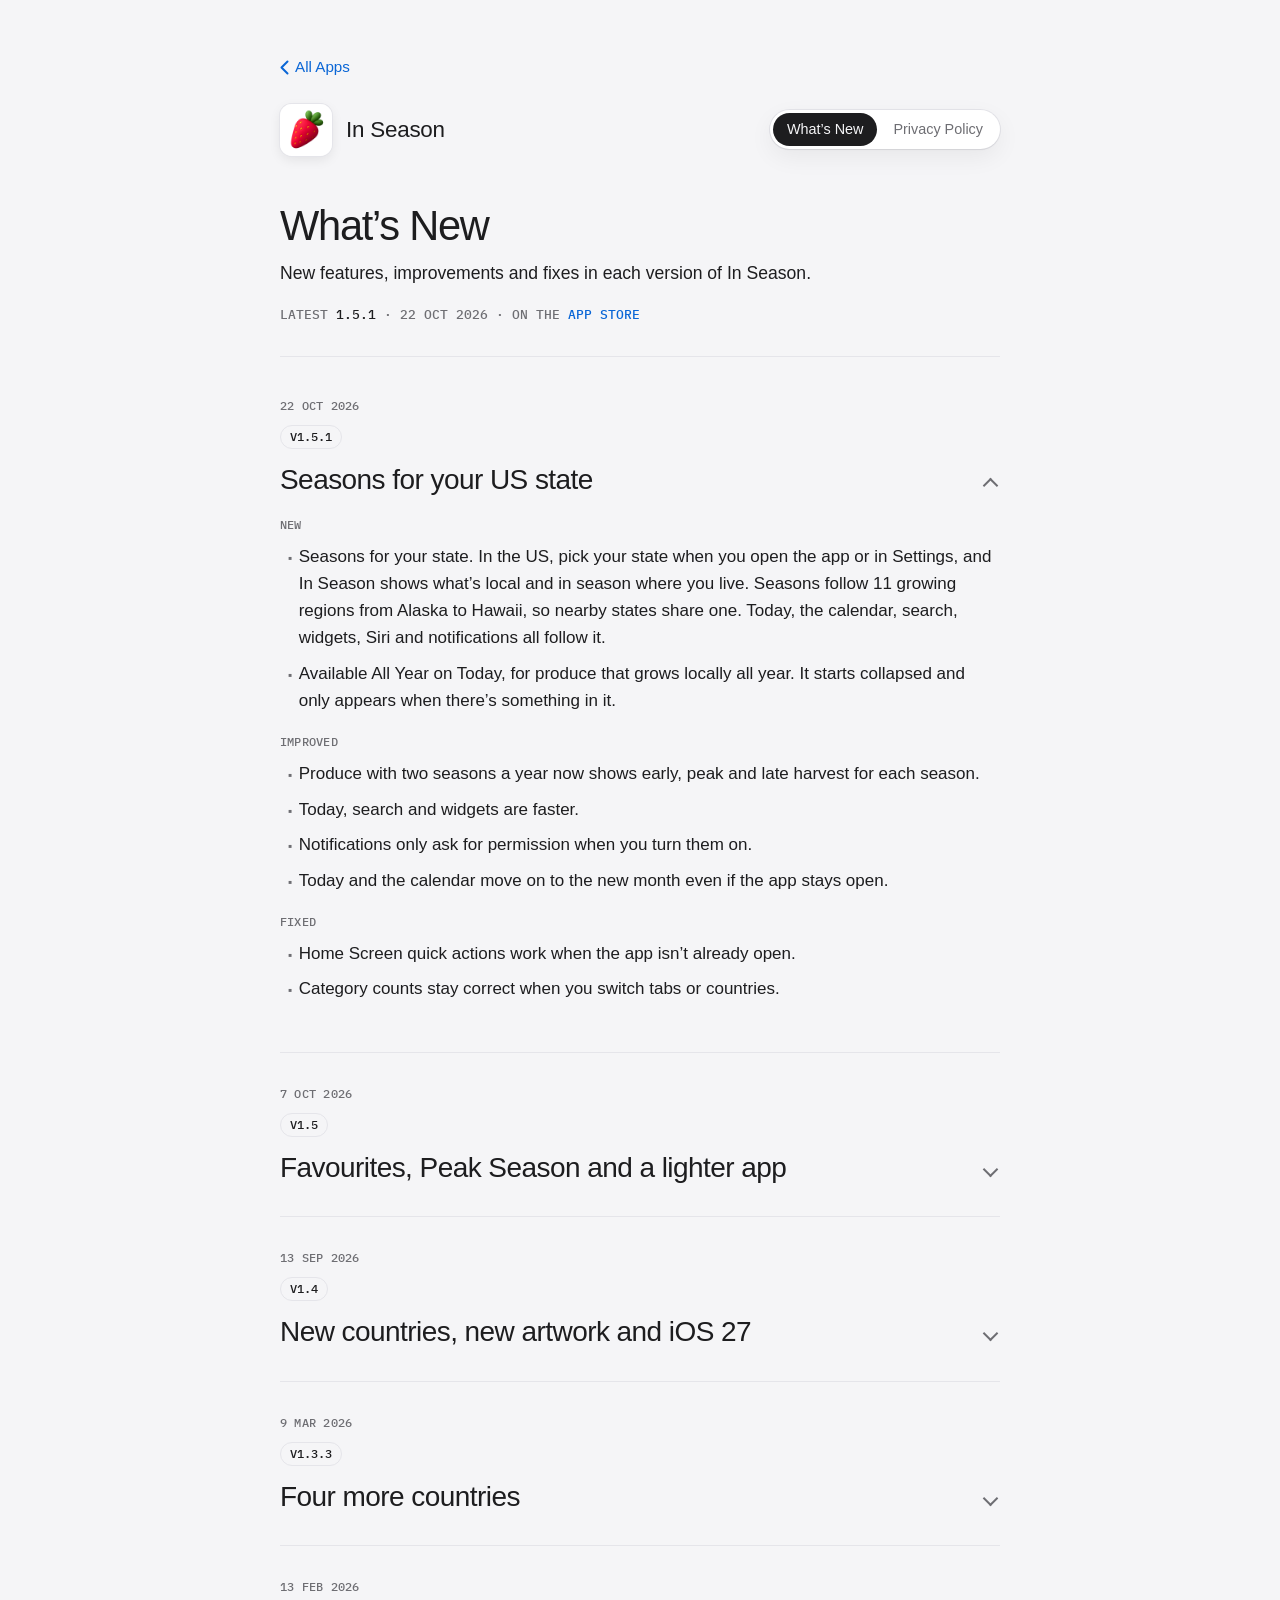
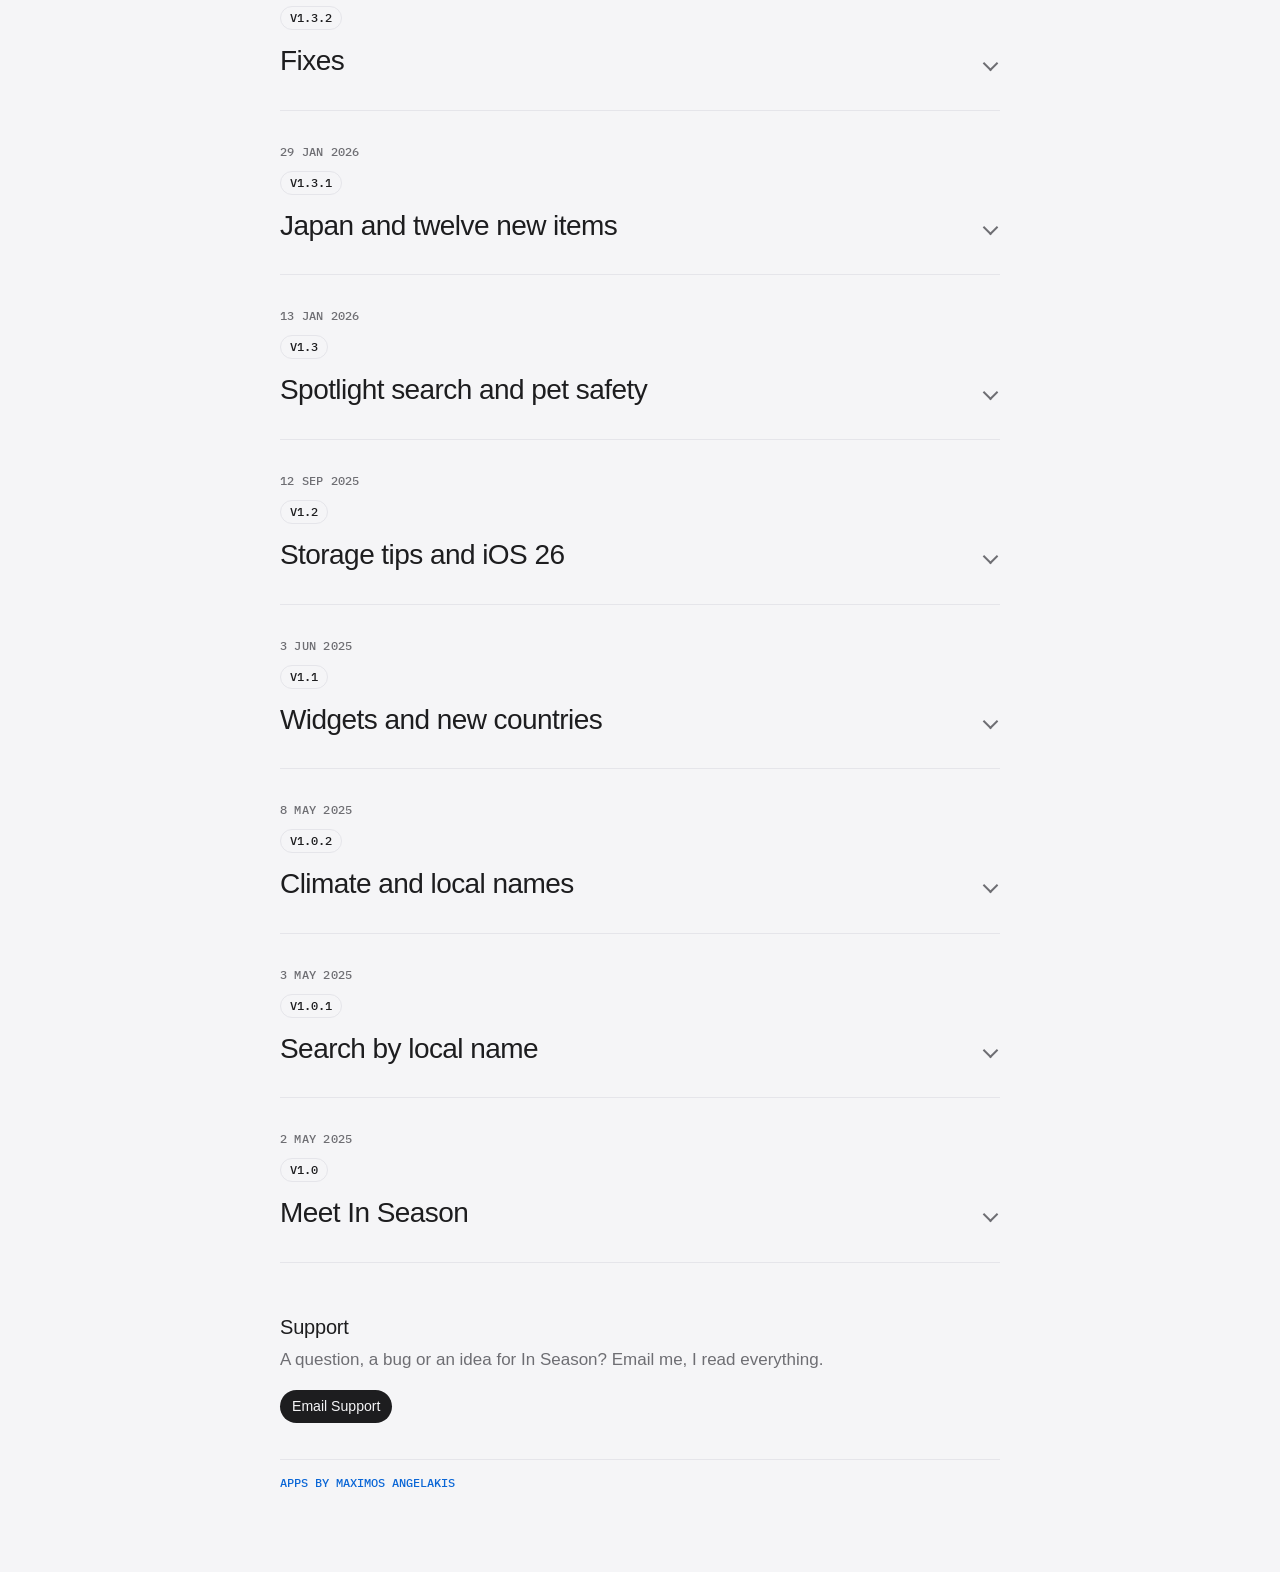
==== inseason/changelog/index.html @ 6d8ab89a "In Season: Support section on the changelog page (App Store Support URL #support)." ====
<!doctype html>
<html lang="en">
<head>
<meta charset="utf-8">
<meta name="viewport" content="width=device-width, initial-scale=1, viewport-fit=cover">
<title>What’s New in In Season</title>
<meta name="description" content="What changed in each version of In Season.">
<link rel="preconnect" href="https://fonts.gstatic.com" crossorigin>
<link rel="stylesheet" href="https://fonts.googleapis.com/css2?family=IBM+Plex+Mono:wght@500&display=swap">
<link rel="stylesheet" href="https://api.fontshare.com/v2/css?f[]=general-sans@500,600&display=swap">
<link rel="stylesheet" href="../../style.css">
<link rel="icon" type="image/png" href="../app-icon.png">
<link rel="apple-touch-icon" href="../app-icon.png">
</head>
<body>
<main>
<a class="back" href="../../"><svg width="9" height="15" viewBox="0 0 9 15" aria-hidden="true"><path d="M7.5 1.5 1.5 7.5l6 6" fill="none" stroke="currentColor" stroke-width="2" stroke-linecap="round" stroke-linejoin="round"/></svg>All Apps</a>
<header class="app-header">
<div class="app-id"><img class="app-icon" src="../app-icon.png" alt="" width="64" height="64"><span>In Season</span></div>
<nav class="tabs">
<a href="./" aria-current="page">What’s New</a>
<a href="../privacy/">Privacy Policy</a>
</nav>
</header>
<div class="page-hero">
<h1>What’s New</h1>
<p>New features, improvements and fixes in each version of In Season.</p>
<p class="latest">Latest <strong>1.5.1</strong> · 22 Oct 2026 · On the <a href="https://apps.apple.com/app/id6744747939">App Store</a></p>
</div>

<!-- Newest version first, open; the rest closed. Copy a <details> to add
     one, move "open" to it, and update "Latest" above. -->

<details class="release" open>
<summary>
<time datetime="2026-10-22">22 Oct 2026</time>
<p class="tags"><span class="version">1.5.1</span></p>
<h2>Seasons for your US state</h2>
</summary>
<h3>New</h3>
<ul>
<li>Seasons for your state. In the US, pick your state when you open the app or in Settings, and In Season shows what’s local and in season where you live. Seasons follow 11 growing regions from Alaska to Hawaii, so nearby states share one. Today, the calendar, search, widgets, Siri and notifications all follow it.</li>
<li>Available All Year on Today, for produce that grows locally all year. It starts collapsed and only appears when there’s something in it.</li>
</ul>
<h3>Improved</h3>
<ul>
<li>Produce with two seasons a year now shows early, peak and late harvest for each season.</li>
<li>Today, search and widgets are faster.</li>
<li>Notifications only ask for permission when you turn them on.</li>
<li>Today and the calendar move on to the new month even if the app stays open.</li>
</ul>
<h3>Fixed</h3>
<ul>
<li>Home Screen quick actions work when the app isn’t already open.</li>
<li>Category counts stay correct when you switch tabs or countries.</li>
</ul>
</details>

<details class="release">
<summary>
<time datetime="2026-10-07">7 Oct 2026</time>
<p class="tags"><span class="version">1.5</span></p>
<h2>Favourites, Peak Season and a lighter app</h2>
</summary>
<h3>New</h3>
<ul>
<li>Favourites. Tap the heart on any item to save it. Your favourites get their own tab, with what’s in season now at the top, and their own widget.</li>
<li>Peak Season on Today shows what’s at its best this month, just under New This Month.</li>
<li>Get notified when your favourites reach peak season. Turn it on in Settings, under Monthly Updates.</li>
<li>Widgets can show only peak-season items, or only your favourites that are in season.</li>
<li>Your favourites and Today settings sync across your devices with iCloud.</li>
<li>Ask Siri to open an item or search for produce.</li>
<li>Support for iPhone Duo.</li>
<li>New produce: flat peaches, courgette flowers, lemongrass, spring onions and shallots.</li>
<li>Not seeing your country? Request it from the country picker.</li>
</ul>
<h3>Improved</h3>
<ul>
<li>About a third smaller to download, and quicker to open.</li>
<li>Smoother all round, with category filters just above the tab bar on the latest iOS.</li>
<li>Expand and collapse sections on Today, which now keeps the early, peak and late markers to Browse so it’s easier to scan.</li>
<li>More accurate nutrition and storage information, and clearer names, including jujube.</li>
<li>New welcome screens.</li>
<li>iPad improvements, including a clearer Browse tab.</li>
</ul>
<h3>Fixed</h3>
<ul>
<li>The search icon is back on the Browse tab.</li>
</ul>
</details>

<details class="release">
<summary>
<time datetime="2026-09-13">13 Sep 2026</time>
<p class="tags"><span class="version">1.4</span></p>
<h2>New countries, new artwork and iOS 27</h2>
</summary>
<h3>New</h3>
<ul>
<li>Five new countries: Mexico, New Zealand, Poland, South Africa and South Korea.</li>
<li>20 new items: Asian pear, cherimoya, jackfruit, guava, chayote, jícama, tomatillos, nopales, watercress, sorrel, kohlrabi, celeriac, horseradish, elderberries, currants, samphire, saltwort, sea fennel, rose petals and pecans.</li>
<li>Browse by group. Tap citrus, berries, stone fruit, melons, leafy greens, roots, brassicas, alliums or squash to see everything in it.</li>
<li>Every item now has its botanical name, where it comes from and its history, with a link to Wikipedia.</li>
<li>Widgets you can edit: show everything, only fruit or only vegetables.</li>
</ul>
<h3>Improved</h3>
<ul>
<li>All-new artwork. Every item is redrawn to be sharper and more accurate, and shown a little larger.</li>
<li>A refreshed design for iOS 27, with a clearer Liquid Glass tab bar, top bar and filter bar, and tidier item pages.</li>
<li>Search finds items by their local names, in any language the app supports.</li>
<li>Local names now come first.</li>
<li>Better VoiceOver support, and calmer filter animations with Reduce Motion on.</li>
<li>iPad improvements.</li>
<li>Legumes and herbs now start hidden, and Welsh names in the UK are off by default. Both can be turned back on.</li>
</ul>
<h3>Fixed</h3>
<ul>
<li>Widgets work with the clear Home Screen style.</li>
<li>Items without a local name no longer look cramped.</li>
</ul>
</details>

<details class="release">
<summary>
<time datetime="2026-03-09">9 Mar 2026</time>
<p class="tags"><span class="version">1.3.3</span></p>
<h2>Four more countries</h2>
</summary>
<h3>New</h3>
<ul>
<li>Ireland, Romania, Serbia and Switzerland.</li>
</ul>
<h3>Improved</h3>
<ul>
<li>Simpler markers for items new this month, and a lighter category bar.</li>
</ul>
<h3>Fixed</h3>
<ul>
<li>The Rate button in Settings works again.</li>
</ul>
</details>

<details class="release">
<summary>
<time datetime="2026-02-13">13 Feb 2026</time>
<p class="tags"><span class="version">1.3.2</span></p>
<h2>Fixes</h2>
</summary>
<h3>Fixed</h3>
<ul>
<li>The What’s New screen shows up again.</li>
<li>Mushrooms and capers are listed with vegetables.</li>
<li>Corrected details for wasabi.</li>
</ul>
</details>

<details class="release">
<summary>
<time datetime="2026-01-29">29 Jan 2026</time>
<p class="tags"><span class="version">1.3.1</span></p>
<h2>Japan and twelve new items</h2>
</summary>
<h3>New</h3>
<ul>
<li>Japan, with local favourites: shiso, yuzu, wasabi, ume and matsutake.</li>
<li>Nettles, pine nuts, gooseberries, cranberries, maple syrup, truffles, elderflower, dates, rhubarb, capers, saffron and mastic.</li>
<li>A short What’s New screen when you open the app after an update.</li>
</ul>
<h3>Improved</h3>
<ul>
<li>More reliable search.</li>
<li>More accessibility improvements.</li>
</ul>
<h3>Fixed</h3>
<ul>
<li>Widgets.</li>
<li>Items that showed in Japan without being available there.</li>
</ul>
</details>

<details class="release">
<summary>
<time datetime="2026-01-13">13 Jan 2026</time>
<p class="tags"><span class="version">1.3</span></p>
<h2>Spotlight search and pet safety</h2>
</summary>
<h3>New</h3>
<ul>
<li>Search for produce straight from Spotlight.</li>
<li>See which items are toxic to dogs or cats, and why. Turn the warnings on for dogs, cats or both, in Settings or when you first open the app.</li>
<li>Rate In Season from Settings.</li>
<li>Kale for Greece.</li>
</ul>
<h3>Improved</h3>
<ul>
<li>More Liquid Glass for iOS 26: interactive glass, a glass calendar, and check and close buttons instead of Done.</li>
<li>Item pages open as a smaller sheet first, with smoother animation, and items respond to the pointer on iPad.</li>
<li>Other names for an item are shown nearer the top of its page.</li>
<li>Notifications now tell you about new items in season.</li>
<li>iPad improvements.</li>
</ul>
</details>

<details class="release">
<summary>
<time datetime="2025-09-12">12 Sep 2025</time>
<p class="tags"><span class="version">1.2</span></p>
<h2>Storage tips and iOS 26</h2>
</summary>
<h3>New</h3>
<ul>
<li>How to store each item and how long it keeps: in the fridge, at room temperature, away from the fridge, somewhere cool and dark, or in high humidity.</li>
<li>How each item grows: on a tree, shrub or vine, as a root, herb or flower.</li>
<li>Search by health benefit, vitamin or mineral.</li>
<li>Hungary and Sweden.</li>
<li>Cherry plums, plus more plum varieties for Greece.</li>
<li>Hide any category from Today.</li>
</ul>
<h3>Improved</h3>
<ul>
<li>Updated for iOS 26, with Liquid Glass buttons, tab bar and welcome screens.</li>
<li>A clearer design for seasonal availability, rounder item artwork and a new red accent.</li>
</ul>
<h3>Fixed</h3>
<ul>
<li>“September” no longer breaks across two lines.</li>
</ul>
</details>

<details class="release">
<summary>
<time datetime="2025-06-03">3 Jun 2025</time>
<p class="tags"><span class="version">1.1</span></p>
<h2>Widgets and new countries</h2>
</summary>
<h3>New</h3>
<ul>
<li>Widgets, to see what’s in season from your Home Screen.</li>
<li>Belgium, Cyprus, Denmark and Türkiye.</li>
<li>Dragon fruit, starfruit, passion fruit, lychee and pomelo.</li>
</ul>
<h3>Improved</h3>
<ul>
<li>Better seasonal data for Australia.</li>
<li>Notifications tell you which items are new.</li>
<li>Item pages hide sections that don’t apply when an item isn’t available.</li>
</ul>
<h3>Fixed</h3>
<ul>
<li>Widgets were empty until the app was opened for the first time.</li>
</ul>
</details>

<details class="release">
<summary>
<time datetime="2025-05-08">8 May 2025</time>
<p class="tags"><span class="version">1.0.2</span></p>
<h2>Climate and local names</h2>
</summary>
<h3>New</h3>
<ul>
<li>A short description of each country’s climate.</li>
<li>Local names on the calendar.</li>
</ul>
<h3>Improved</h3>
<ul>
<li>iPad support.</li>
<li>Notifications.</li>
<li>A new header and a clearer Settings icon.</li>
</ul>
</details>

<details class="release">
<summary>
<time datetime="2025-05-03">3 May 2025</time>
<p class="tags"><span class="version">1.0.1</span></p>
<h2>Search by local name</h2>
</summary>
<h3>New</h3>
<ul>
<li>Search for items by their local names.</li>
<li>Send feedback from Settings.</li>
</ul>
<h3>Fixed</h3>
<ul>
<li>Season data for olives and figs.</li>
</ul>
</details>

<details class="release">
<summary>
<time datetime="2025-05-02">2 May 2025</time>
<p class="tags"><span class="version">1.0</span></p>
<h2>Meet In Season</h2>
</summary>
<p>The first version of In Season: what’s in season right now, wherever you are.</p>
<h3>New</h3>
<ul>
<li>See which fruit and vegetables are in season in your country, and whether they’re early, at their peak or late.</li>
<li>11 countries: Australia, Canada, France, Germany, Greece, Italy, the Netherlands, Portugal, Spain, the United Kingdom and the United States.</li>
<li>Health benefits and nutrition for every item.</li>
<li>Local names for produce in each country.</li>
<li>Show only local produce, or include imports.</li>
<li>Look up what’s in season in other countries, and what’s available all year.</li>
<li>A notification on the 1st of each month.</li>
<li>Light, dark and automatic appearance.</li>
</ul>
</details>

<section class="support" id="support">
<h2>Support</h2>
<p>A question, a bug or an idea for In Season? Email me, I read everything.</p>
<a class="button get" href="mailto:made@angelakismax.com?subject=In%20Season">Email Support</a>
</section>

<footer><a href="../../">Apps by Maximos Angelakis</a></footer>
</main>
</body>
</html>
---- style.css ----
:root {
  color-scheme: light dark;
  --bg: #f5f5f7;
  /* Type from angelakismax.com: General Sans for titles and text, IBM Plex
     Mono for small captions. */
  --display: "General Sans", -apple-system, BlinkMacSystemFont, "Helvetica Neue", Arial, sans-serif;
  --sans: "General Sans", -apple-system, BlinkMacSystemFont, "Helvetica Neue", Arial, sans-serif;
  --mono: "IBM Plex Mono", ui-monospace, SFMono-Regular, Menlo, monospace;
  --surface: #ffffff;
  --text: #1d1d1f;
  --secondary: #6e6e73;
  --rule: #e5e5ea;
  --link: #0a66d6;
  --code: #f2f2f5;
  --pill: #e8f0fd;
  --pill-text: #0a58bd;
  --release: #e6f6ea;
  --release-text: #1b7f3b;
  --shadow: 0 1px 2px rgba(0, 0, 0, 0.04), 0 8px 24px rgba(0, 0, 0, 0.06);
}

/* Pure black behind pages in dark mode, with cards a step above it. */
@media (prefers-color-scheme: dark) {
  :root {
    --bg: #000000;
    --surface: #1c1c1e;
    --text: #f5f5f7;
    --secondary: #98989f;
    --rule: #2c2c2e;
    --link: #6aa8ff;
    --code: #2c2c2e;
    --pill: #0f2a4d;
    --pill-text: #8cbcff;
    --release: #0f3a1d;
    --release-text: #7ed99a;
    --shadow: none;
  }
}

* { box-sizing: border-box; }

html {
  -webkit-text-size-adjust: 100%;
  background: var(--bg);
}

body {
  margin: 0;
  background: var(--bg);
  color: var(--text);
  font: 500 17px/1.6 var(--sans);
  -webkit-font-smoothing: antialiased;
}

main {
  max-width: 760px;
  margin: 0 auto;
  padding: 56px 20px 80px;
  padding-left: max(20px, env(safe-area-inset-left));
  padding-right: max(20px, env(safe-area-inset-right));
}

h1 {
  font: 500 2.6rem/1.05 var(--display);
  letter-spacing: -0.03em;
  margin: 0 0 8px;
}

h2 {
  font-family: var(--display);
  font-weight: 500;
  font-size: 1.25rem;
  line-height: 1.3;
  letter-spacing: -0.01em;
  margin: 2.2em 0 0.5em;
}

p, ul { margin: 0 0 1em; }
ul { padding-left: 1.25em; }
li { margin: 0.35em 0; }

.lede {
  color: var(--secondary);
  font-size: 1.2rem;
  line-height: 1.45;
  max-width: 32em;
  margin-bottom: 2.2em;
}

a { color: var(--link); text-decoration: none; }
a:hover { text-decoration: underline; }

code {
  font: 0.88em var(--mono);
  background: var(--code);
  padding: 0.1em 0.35em;
  border-radius: 5px;
}

footer {
  margin-top: 4em;
  padding-top: 1.2em;
  border-top: 1px solid var(--rule);
  color: var(--secondary);
  font: 500 0.75rem/1.5 var(--mono);
  text-transform: uppercase;
}

/* App icons are square artwork; the corners are rounded here, with a
   hairline so a light icon still has an edge on a light page. */
.app-icon {
  display: block;
  flex: none;
  border-radius: 22.37%;
  box-shadow: 0 0 0 1px var(--rule), 0 4px 12px rgba(0, 0, 0, 0.08);
}

/* Home page: one card per app. */
.cards {
  list-style: none;
  padding: 0;
  display: grid;
  grid-template-columns: repeat(auto-fill, minmax(300px, 1fr));
  gap: 16px;
}

/* The card's corners are concentric with the icon's: icon radius plus
   the padding around it. */
.card {
  --pad: 20px;
  margin: 0;
  display: flex;
  gap: 16px;
  align-items: flex-start;
  padding: var(--pad);
  background: var(--surface);
  border-radius: calc(64px * 0.2237 + var(--pad));
  box-shadow: var(--shadow);
}

.card h2 { margin: 2px 0 2px; font-size: 1.15rem; }
.card p { color: var(--secondary); font-size: 0.95rem; line-height: 1.45; margin: 0 0 10px; }
.links { display: flex; flex-wrap: wrap; align-items: center; gap: 8px; margin-top: 4px; }
.links .plain { color: var(--secondary); font-size: 0.9rem; }
.links .button + .plain { margin-left: 6px; }

/* Get the app (filled), then What's New (tinted), in the text colour so
   they're black in light mode and white in dark; the privacy policy stays
   a plain link. */
.button {
  display: inline-block;
  padding: 5px 12px;
  border-radius: 999px;
  background: color-mix(in srgb, var(--text) 9%, transparent);
  color: var(--text);
  font-size: 0.88rem;
  font-weight: 500;
  white-space: nowrap;
}

.button:hover { text-decoration: none; filter: brightness(1.08); }
.button.get { background: var(--text); color: var(--bg); }
.button.soon { cursor: default; filter: none; }

/* App pages: icon and name, then a tab for each of the app's pages. */
.app-header {
  display: flex;
  flex-wrap: wrap;
  align-items: center;
  justify-content: space-between;
  gap: 16px;
  margin: 0 0 40px;
}

.app-id {
  display: flex;
  flex-wrap: wrap;
  align-items: center;
  gap: 10px 14px;
  font-family: var(--display);
  font-size: 1.4rem;
  font-weight: 500;
  letter-spacing: -0.01em;
}

.app-id .app-icon { width: 52px; height: 52px; }

.back {
  display: inline-flex;
  align-items: center;
  gap: 6px;
  margin: -24px 0 24px;
  font-size: 0.95rem;
  font-weight: 500;
}

.tabs {
  display: flex;
  gap: 2px;
  padding: 3px;
  background: var(--surface);
  border-radius: 999px;
  box-shadow: var(--shadow), 0 0 0 1px var(--rule);
  font-size: 0.9rem;
  font-weight: 500;
}

.tabs a {
  padding: 5px 14px;
  border-radius: 999px;
  color: var(--secondary);
}

.tabs a:hover { color: var(--text); text-decoration: none; }
.tabs a[aria-current="page"] { background: var(--text); color: var(--bg); }

/* App pages (What's New, Privacy): a large heading with a line under
   it, then the content. */
.page-hero {
  padding: 8px 0 32px;
  margin-bottom: 8px;
  border-bottom: 1px solid var(--rule);
}

.page-hero h1 { font-size: 2.6rem; margin-bottom: 12px; }
.page-hero p { font-size: 1.1rem; margin: 0 0 1em; }
.page-hero .latest { color: var(--secondary); font: 500 0.8rem/1.5 var(--mono); text-transform: uppercase; margin: 0; }
.page-hero .latest strong { color: var(--text); font-weight: 500; }

/* Privacy pages share the changelog's headings and bullets. */
.page-hero ~ h2 {
  margin: 2em 0 0.5em;
  font-size: 1.4rem;
  font-weight: 500;
  letter-spacing: -0.02em;
}

.page-hero ~ ul { padding-left: 1.1em; }
.page-hero ~ ul li { margin: 0.5em 0; }
main li::marker { content: "▪  "; color: var(--secondary); font-size: 0.7em; }

.release {
  padding: 32px 0;
  border-bottom: 1px solid var(--rule);
}

/* Each version is a <details>: the newest is open, the rest show only
   their date, version and headline, with a chevron to open them. */
.release summary {
  position: relative;
  padding-right: 40px;
  cursor: pointer;
  list-style: none;
}

.release summary::-webkit-details-marker { display: none; }

.release summary::after {
  content: "";
  position: absolute;
  right: 4px;
  bottom: 0.55em;
  width: 9px;
  height: 9px;
  border-right: 2px solid var(--secondary);
  border-bottom: 2px solid var(--secondary);
  transform: rotate(45deg);
  transition: transform 0.2s ease;
}

.release[open] summary::after { transform: translateY(4px) rotate(-135deg); }
.release summary:hover h2 { color: var(--secondary); }
.release[open] summary { margin-bottom: 0.2em; }
.release summary + p { margin-top: 0.8em; }

.release time {
  display: block;
  color: var(--secondary);
  font: 500 0.75rem/1.5 var(--mono);
  letter-spacing: 0.02em;
  text-transform: uppercase;
}

.tags { display: flex; flex-wrap: wrap; gap: 6px; margin: 10px 0 14px; }

.version, .tag {
  padding: 1px 9px;
  border: 1px solid var(--rule);
  border-radius: 999px;
  font-size: 0.78rem;
  line-height: 1.6;
}

.version, .tag { font-family: var(--mono); text-transform: uppercase; }
.version::before { content: "v"; }
.tag { color: var(--secondary); }

.release h2 {
  margin: 0;
  font-size: 1.75rem;
  font-weight: 500;
  line-height: 1.2;
  letter-spacing: -0.02em;
}

.release h3 {
  margin: 1.6em 0 0.4em;
  color: var(--secondary);
  font: 500 0.75rem/1.5 var(--mono);
  letter-spacing: 0.02em;
  text-transform: uppercase;
}

.release ul { padding-left: 1.1em; }
.release li { margin: 0.5em 0; }
.release + footer { border-top: 0; }

/* Contact block under the last release; the App Store's Support URL
   links straight to it (#support). */
.support { margin-top: 3em; }
.support h2 { margin-bottom: 0.3em; }
.support p { color: var(--secondary); }
.support + footer { margin-top: 3em; }
.page-hero ~ p:first-of-type { margin-top: 1.6em; }
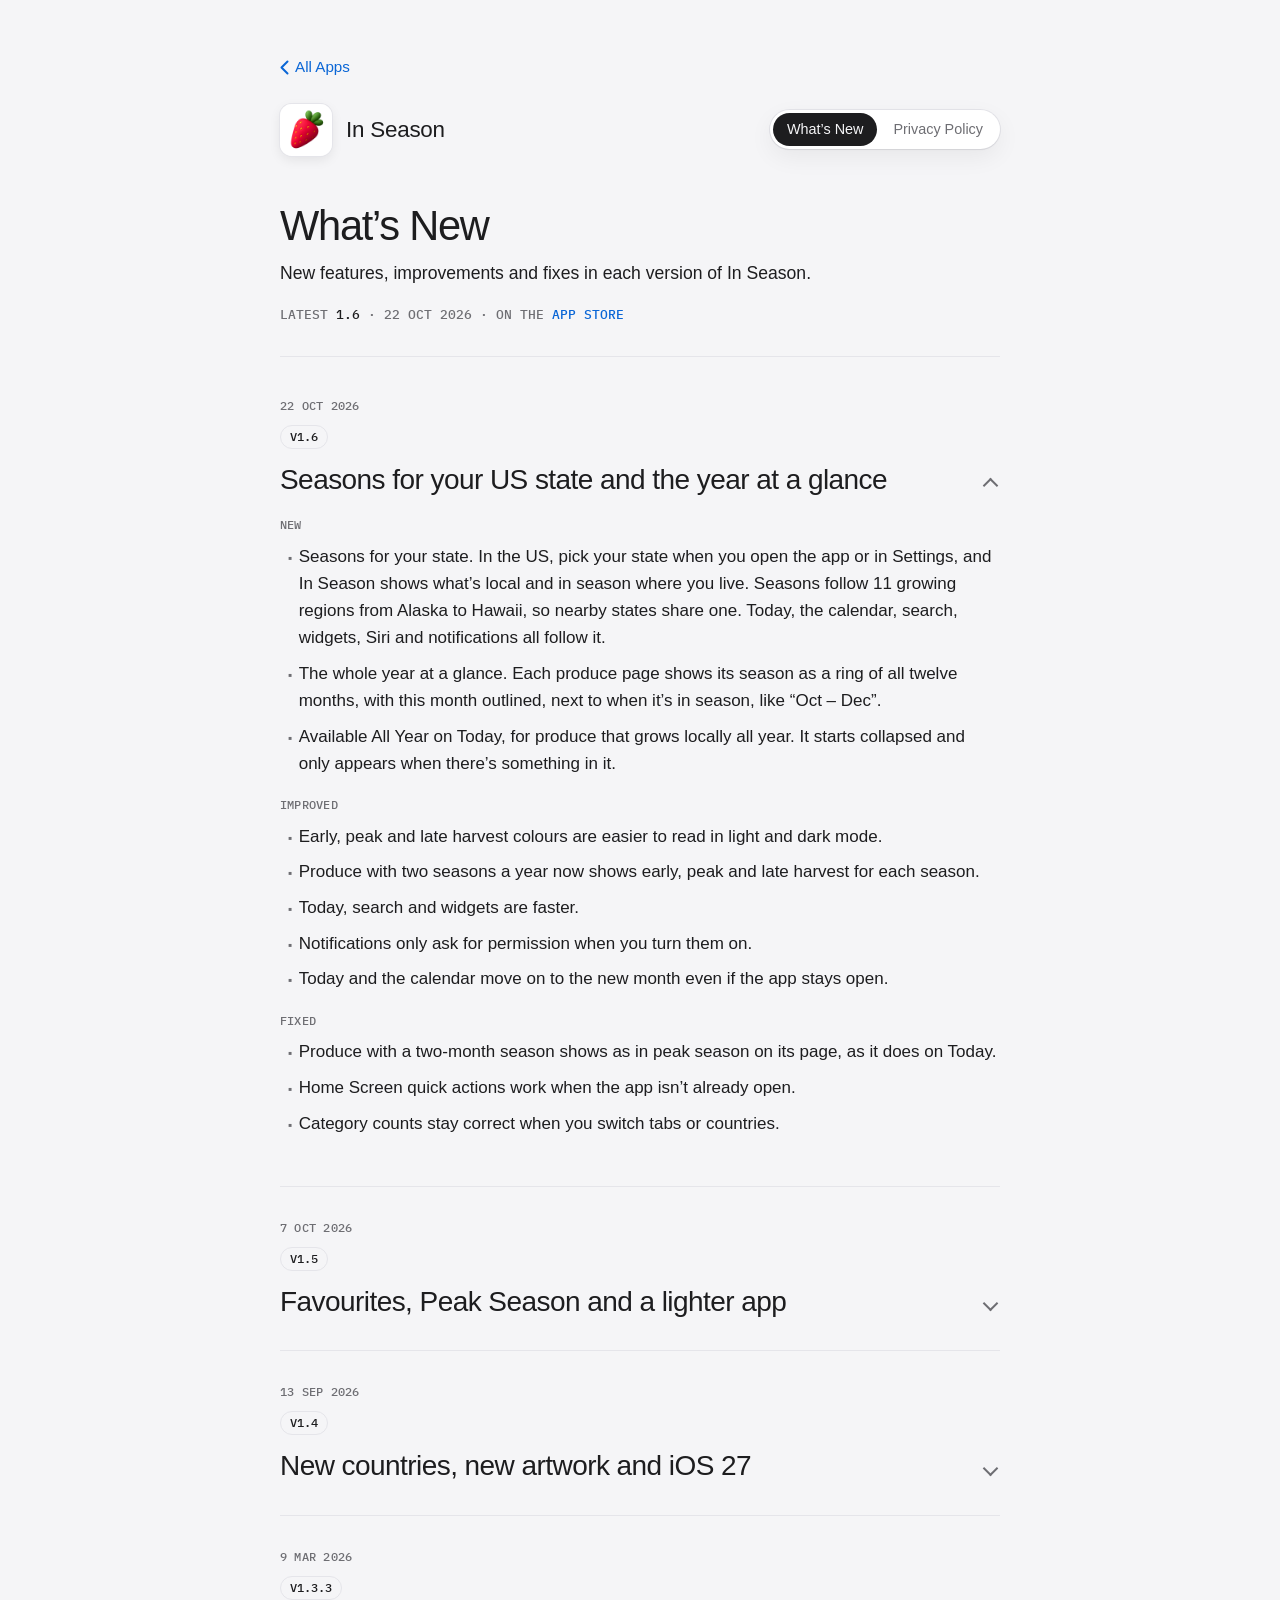
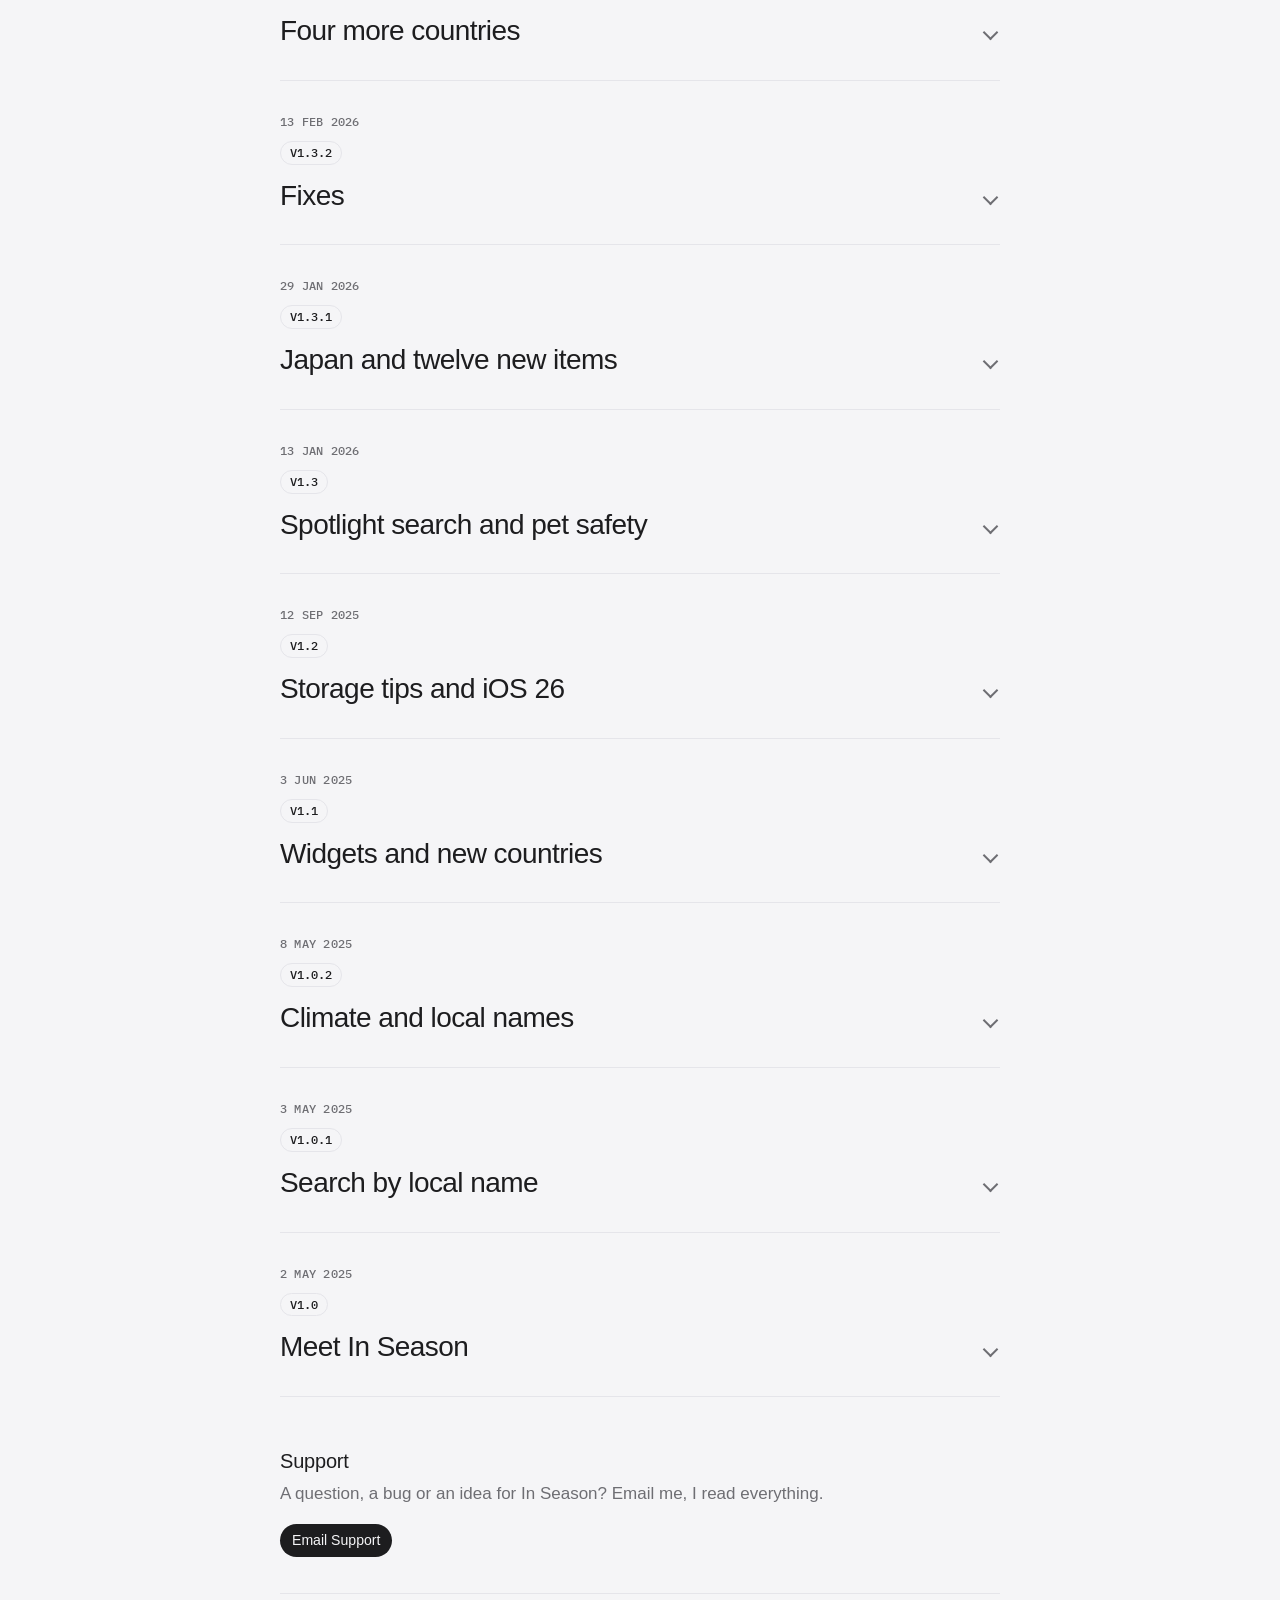
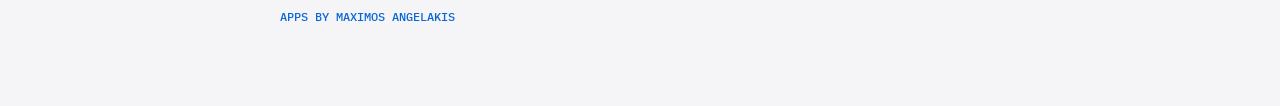
==== commit cbe46fad: "In Season changelog: 1.5.1 becomes 1.6, with the season ring." ====
--- a/inseason/changelog/index.html
+++ b/inseason/changelog/index.html
@@ -25,7 +25,7 @@
 <div class="page-hero">
 <h1>What’s New</h1>
 <p>New features, improvements and fixes in each version of In Season.</p>
-<p class="latest">Latest <strong>1.5.1</strong> · 22 Oct 2026 · On the <a href="https://apps.apple.com/app/id6744747939">App Store</a></p>
+<p class="latest">Latest <strong>1.6</strong> · 22 Oct 2026 · On the <a href="https://apps.apple.com/app/id6744747939">App Store</a></p>
 </div>
 
 <!-- Newest version first, open; the rest closed. Copy a <details> to add
@@ -34,16 +34,18 @@
 <details class="release" open>
 <summary>
 <time datetime="2026-10-22">22 Oct 2026</time>
-<p class="tags"><span class="version">1.5.1</span></p>
-<h2>Seasons for your US state</h2>
+<p class="tags"><span class="version">1.6</span></p>
+<h2>Seasons for your US state and the year at a glance</h2>
 </summary>
 <h3>New</h3>
 <ul>
 <li>Seasons for your state. In the US, pick your state when you open the app or in Settings, and In Season shows what’s local and in season where you live. Seasons follow 11 growing regions from Alaska to Hawaii, so nearby states share one. Today, the calendar, search, widgets, Siri and notifications all follow it.</li>
+<li>The whole year at a glance. Each produce page shows its season as a ring of all twelve months, with this month outlined, next to when it’s in season, like “Oct – Dec”.</li>
 <li>Available All Year on Today, for produce that grows locally all year. It starts collapsed and only appears when there’s something in it.</li>
 </ul>
 <h3>Improved</h3>
 <ul>
+<li>Early, peak and late harvest colours are easier to read in light and dark mode.</li>
 <li>Produce with two seasons a year now shows early, peak and late harvest for each season.</li>
 <li>Today, search and widgets are faster.</li>
 <li>Notifications only ask for permission when you turn them on.</li>
@@ -51,6 +53,7 @@
 </ul>
 <h3>Fixed</h3>
 <ul>
+<li>Produce with a two-month season shows as in peak season on its page, as it does on Today.</li>
 <li>Home Screen quick actions work when the app isn’t already open.</li>
 <li>Category counts stay correct when you switch tabs or countries.</li>
 </ul>
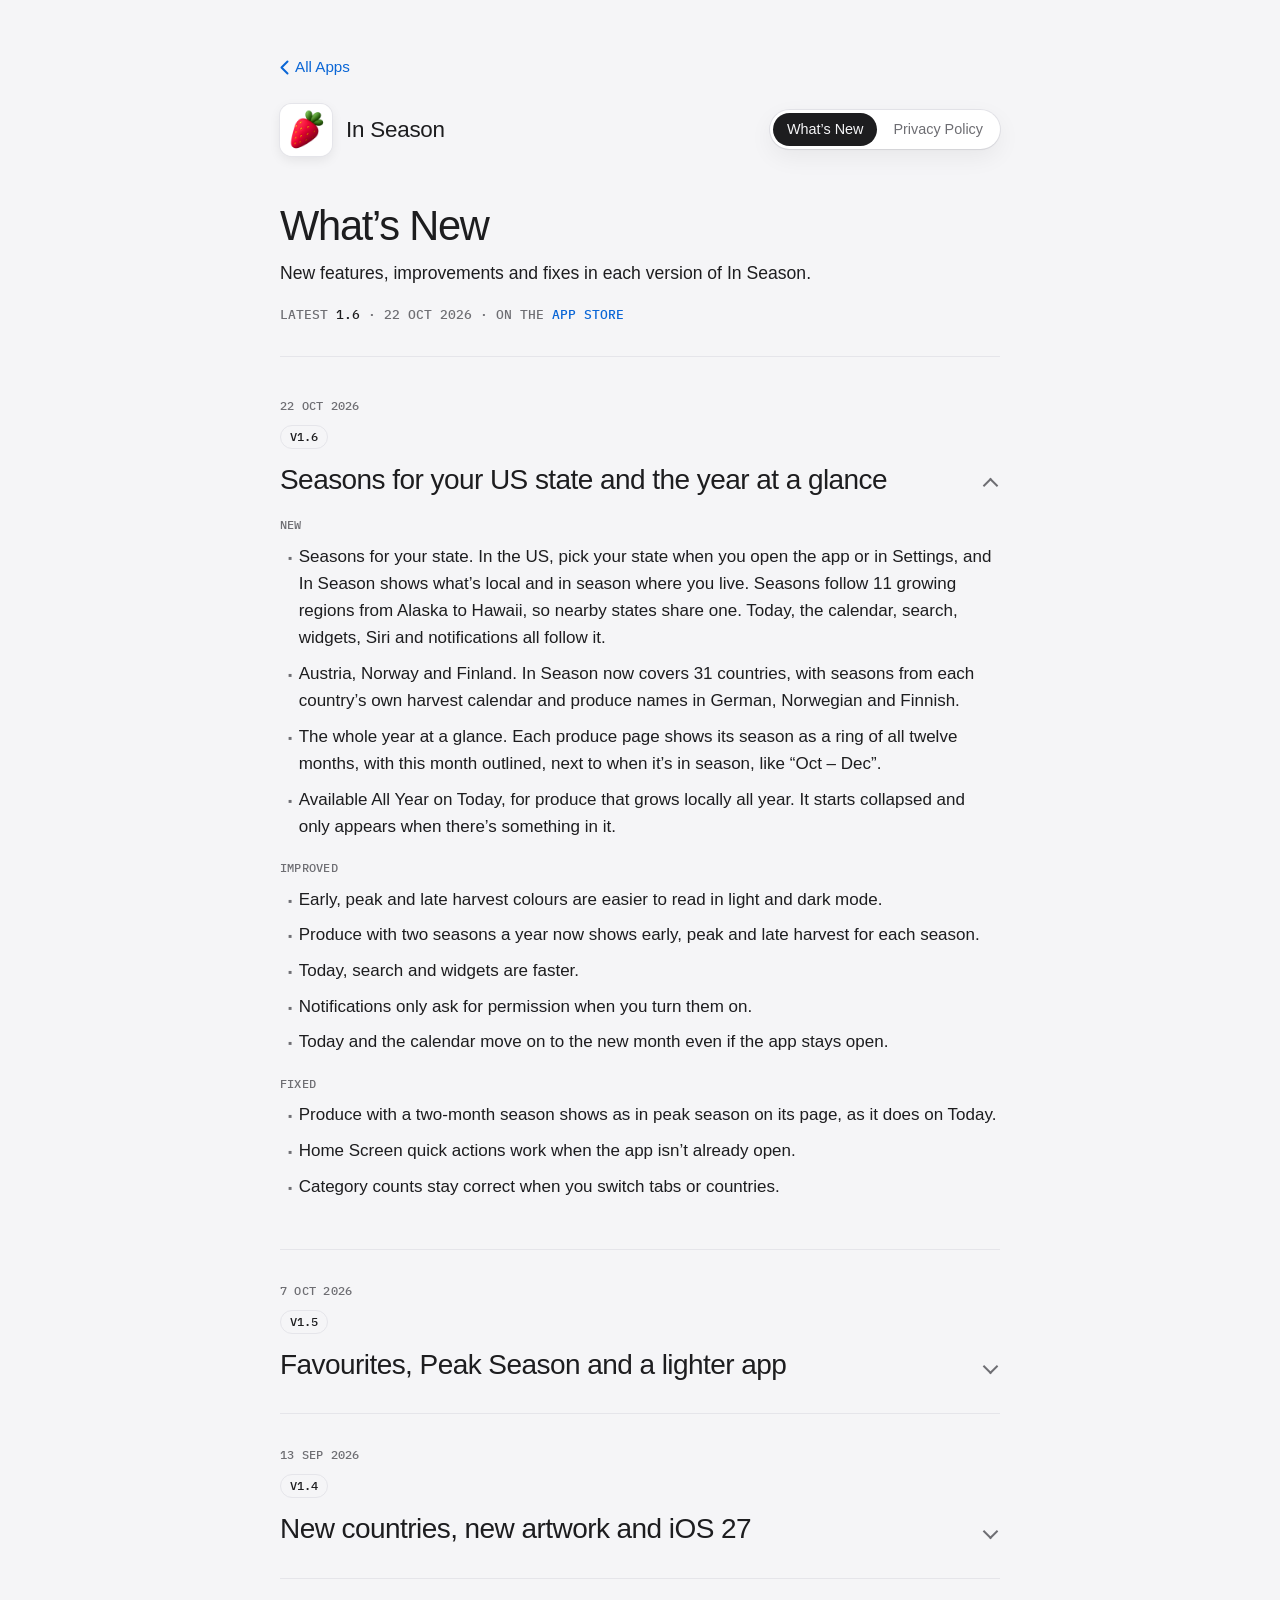
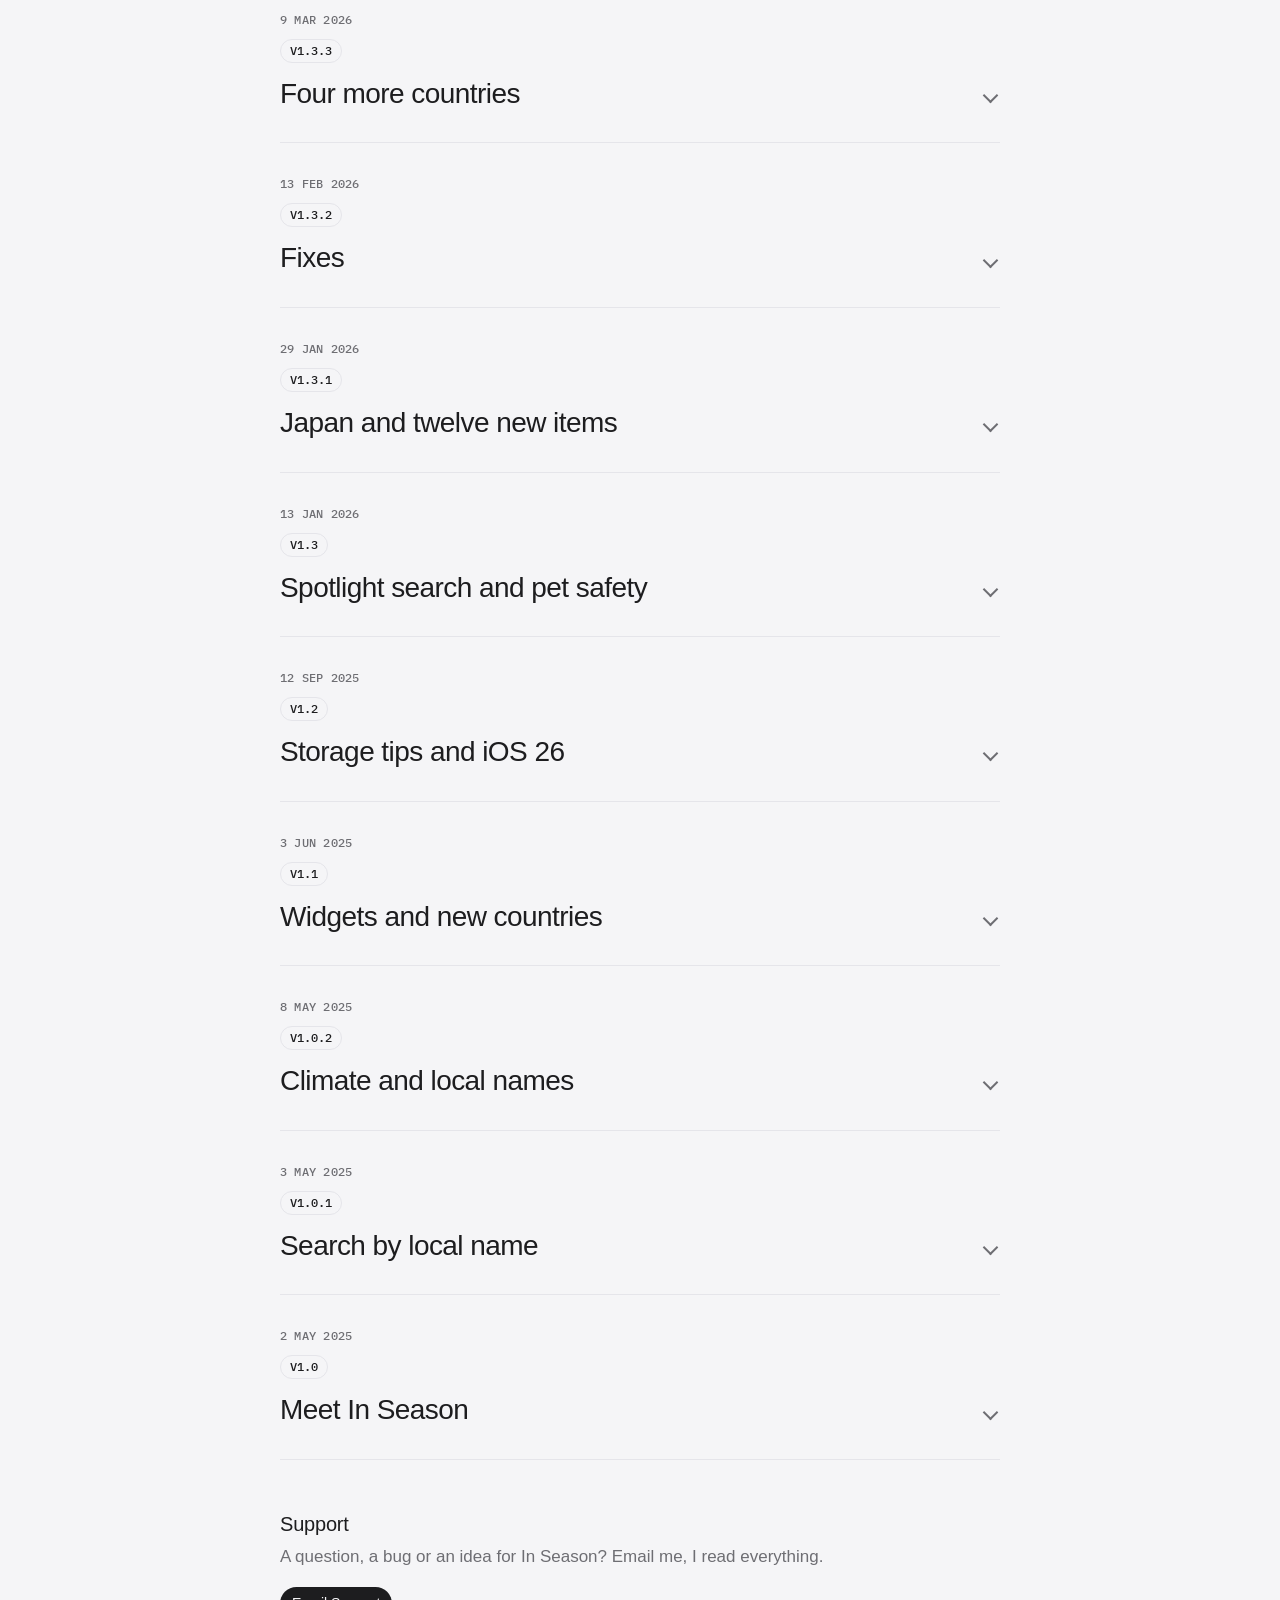
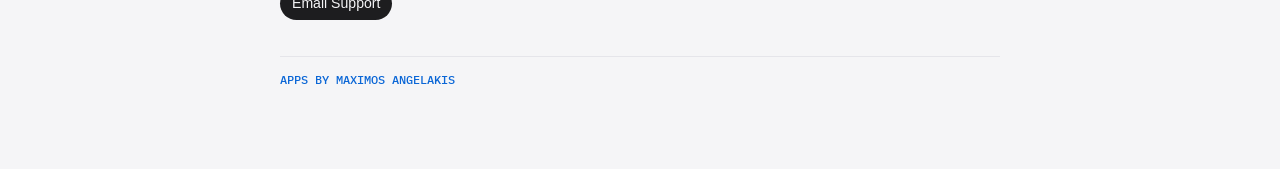
==== commit 8e641bd0: "In Season changelog 1.6: add Austria, Norway and Finland." ====
--- a/inseason/changelog/index.html
+++ b/inseason/changelog/index.html
@@ -40,6 +40,7 @@
 <h3>New</h3>
 <ul>
 <li>Seasons for your state. In the US, pick your state when you open the app or in Settings, and In Season shows what’s local and in season where you live. Seasons follow 11 growing regions from Alaska to Hawaii, so nearby states share one. Today, the calendar, search, widgets, Siri and notifications all follow it.</li>
+<li>Austria, Norway and Finland. In Season now covers 31 countries, with seasons from each country’s own harvest calendar and produce names in German, Norwegian and Finnish.</li>
 <li>The whole year at a glance. Each produce page shows its season as a ring of all twelve months, with this month outlined, next to when it’s in season, like “Oct – Dec”.</li>
 <li>Available All Year on Today, for produce that grows locally all year. It starts collapsed and only appears when there’s something in it.</li>
 </ul>
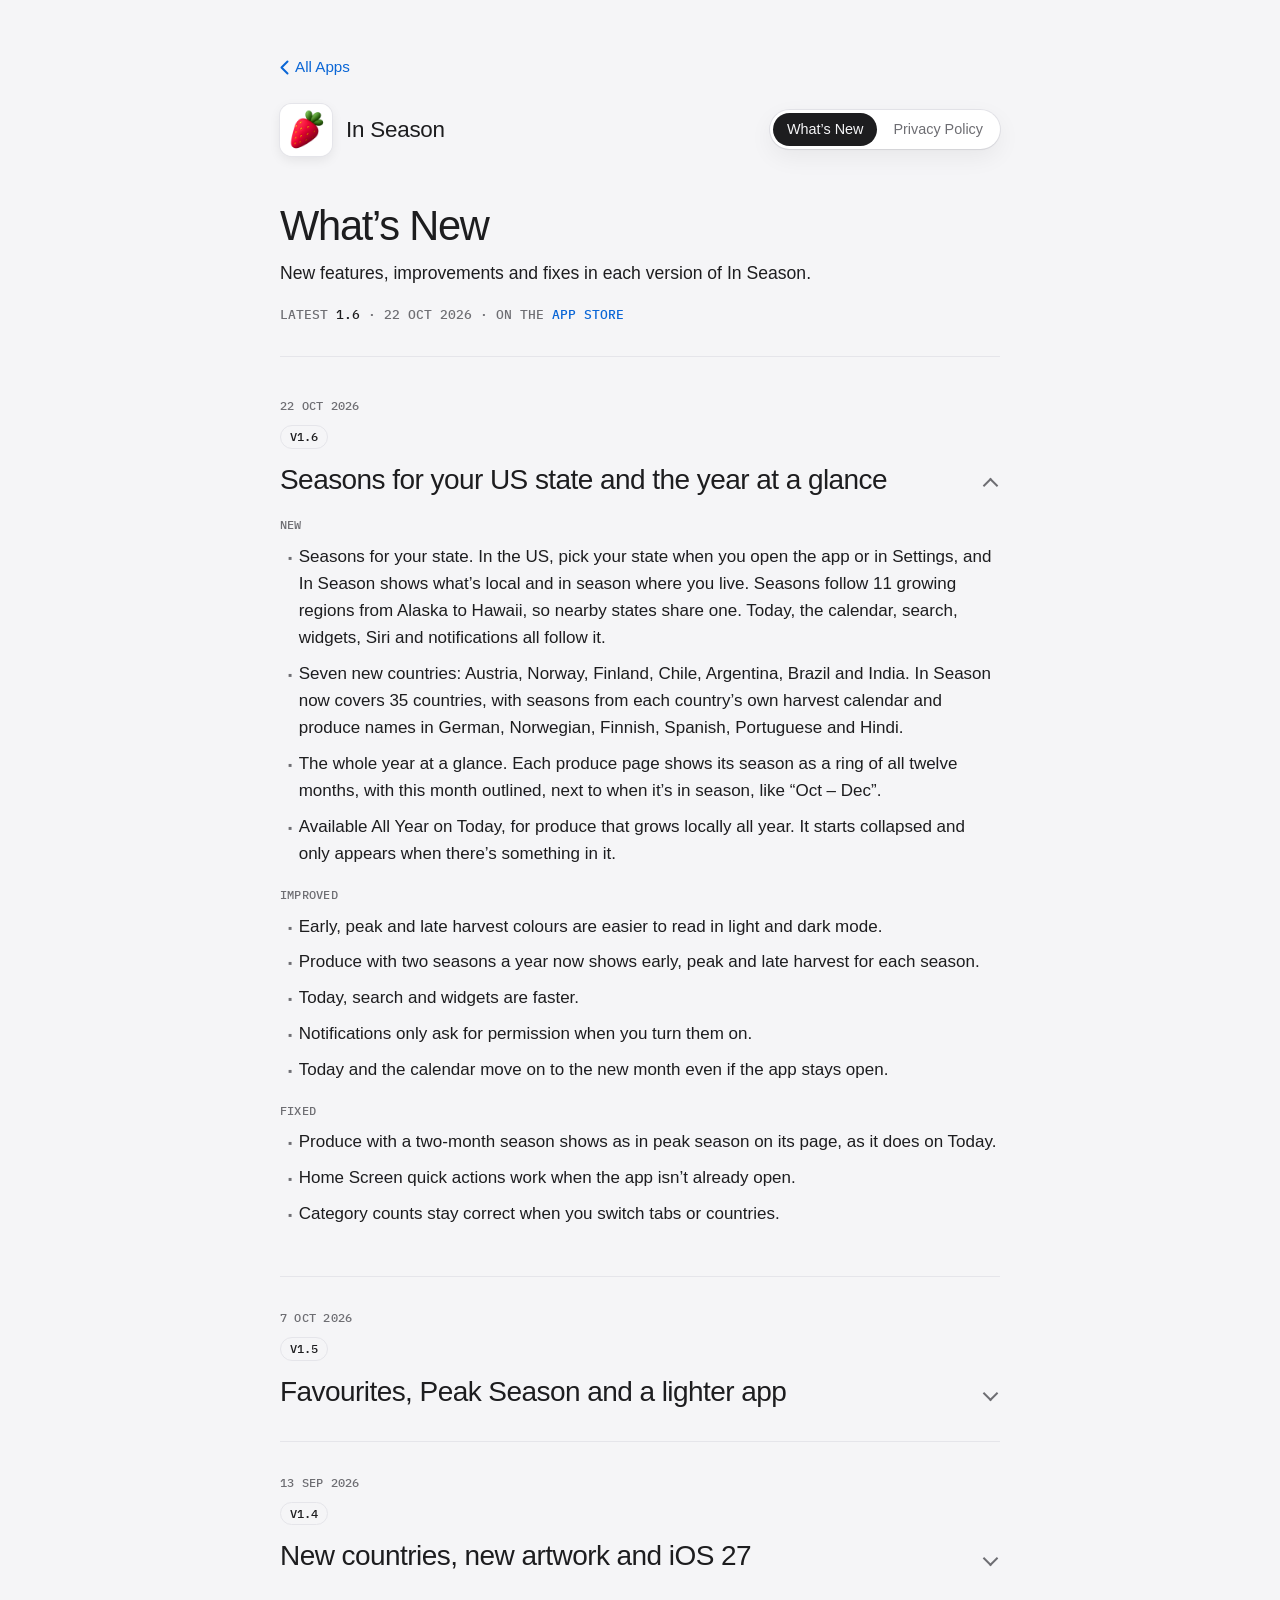
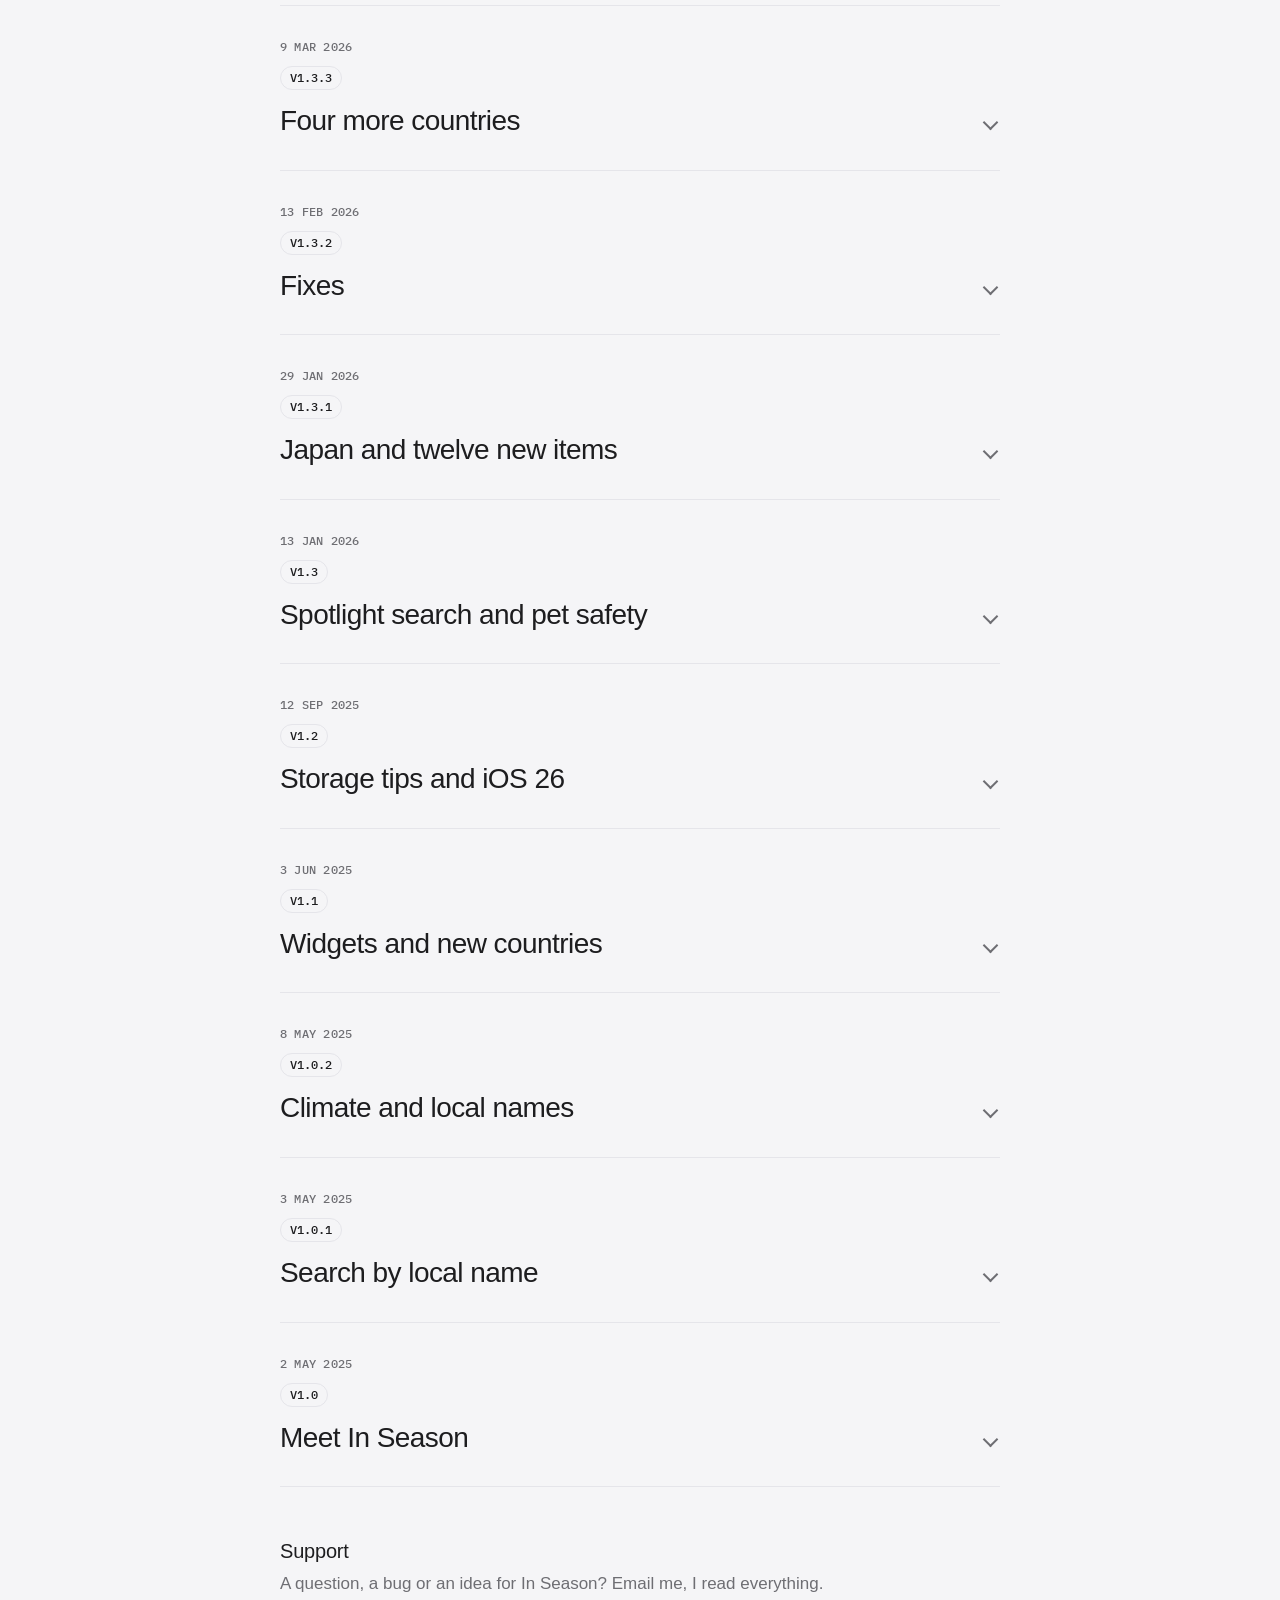
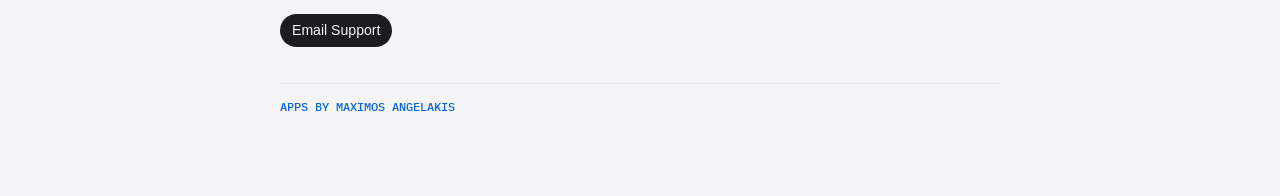
==== commit 33010143: "In Season changelog 1.6: seven new countries." ====
--- a/inseason/changelog/index.html
+++ b/inseason/changelog/index.html
@@ -40,7 +40,7 @@
 <h3>New</h3>
 <ul>
 <li>Seasons for your state. In the US, pick your state when you open the app or in Settings, and In Season shows what’s local and in season where you live. Seasons follow 11 growing regions from Alaska to Hawaii, so nearby states share one. Today, the calendar, search, widgets, Siri and notifications all follow it.</li>
-<li>Austria, Norway and Finland. In Season now covers 31 countries, with seasons from each country’s own harvest calendar and produce names in German, Norwegian and Finnish.</li>
+<li>Seven new countries: Austria, Norway, Finland, Chile, Argentina, Brazil and India. In Season now covers 35 countries, with seasons from each country’s own harvest calendar and produce names in German, Norwegian, Finnish, Spanish, Portuguese and Hindi.</li>
 <li>The whole year at a glance. Each produce page shows its season as a ring of all twelve months, with this month outlined, next to when it’s in season, like “Oct – Dec”.</li>
 <li>Available All Year on Today, for produce that grows locally all year. It starts collapsed and only appears when there’s something in it.</li>
 </ul>
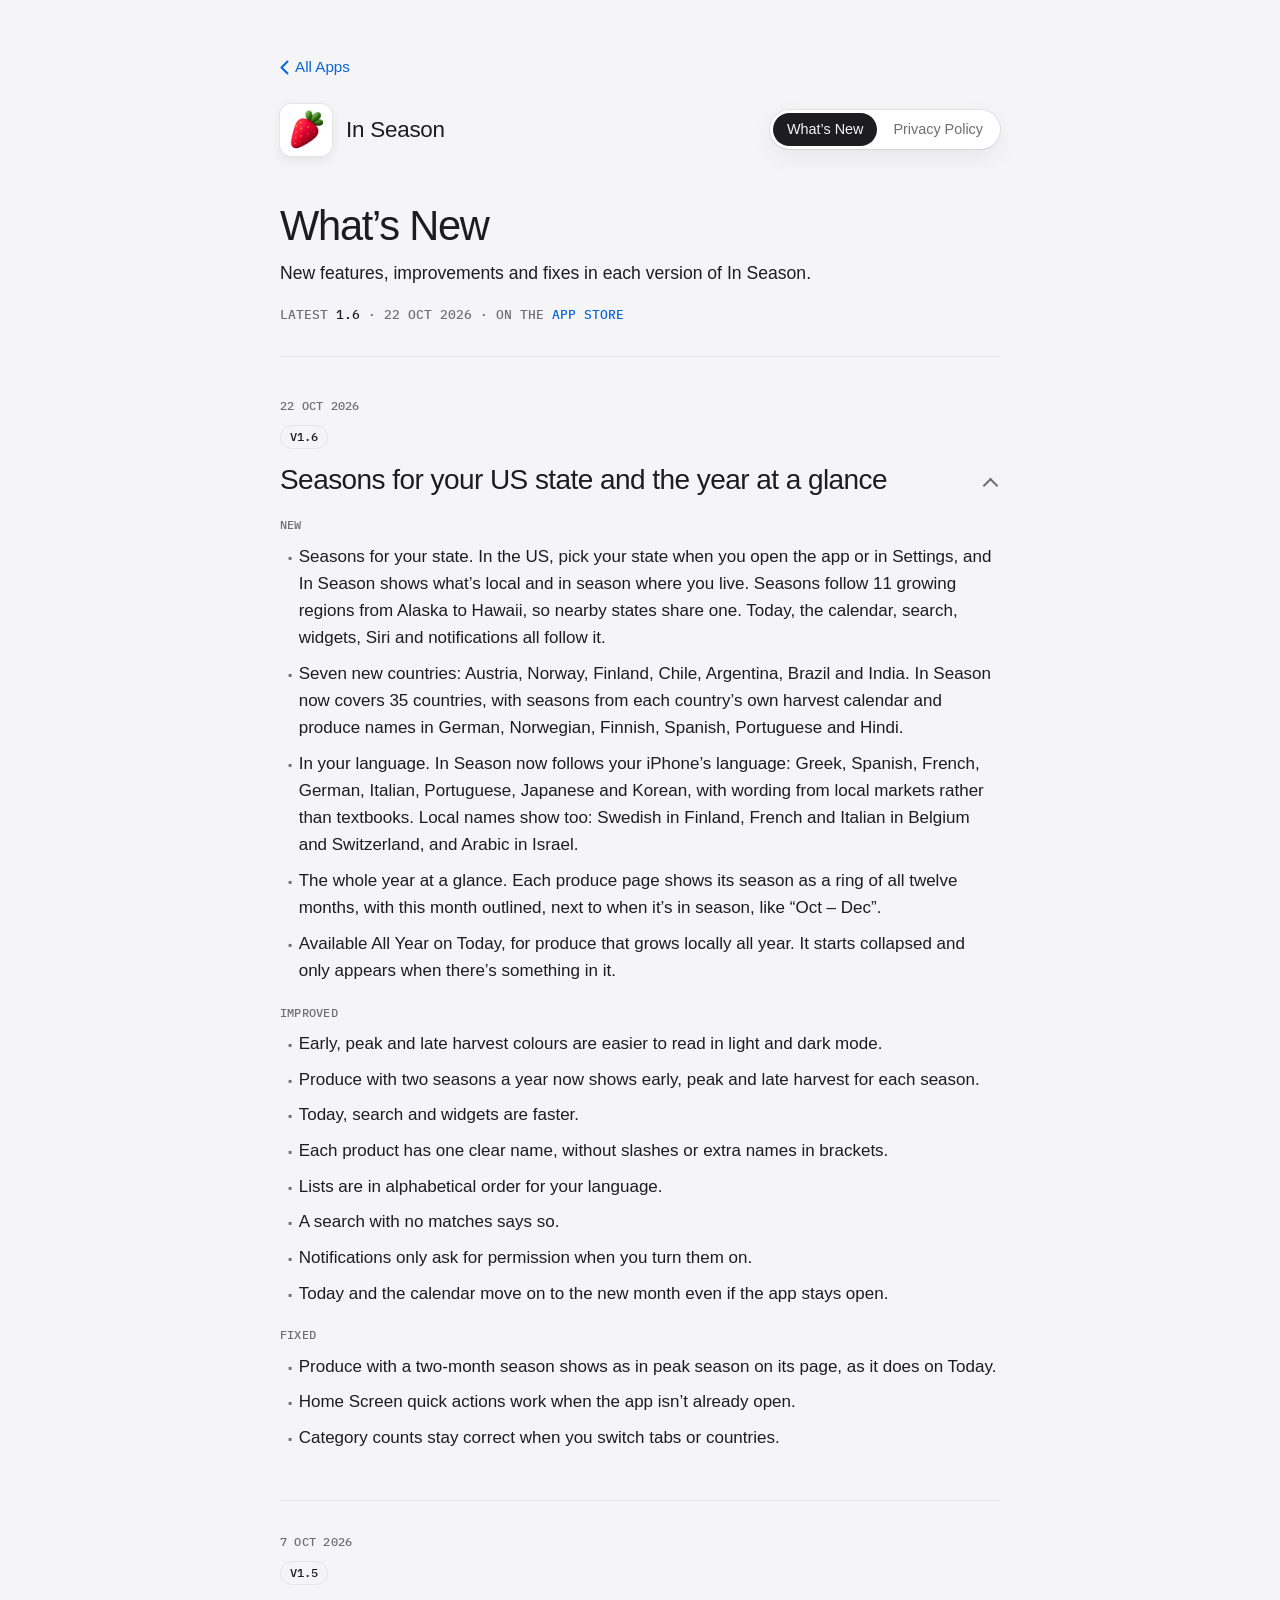
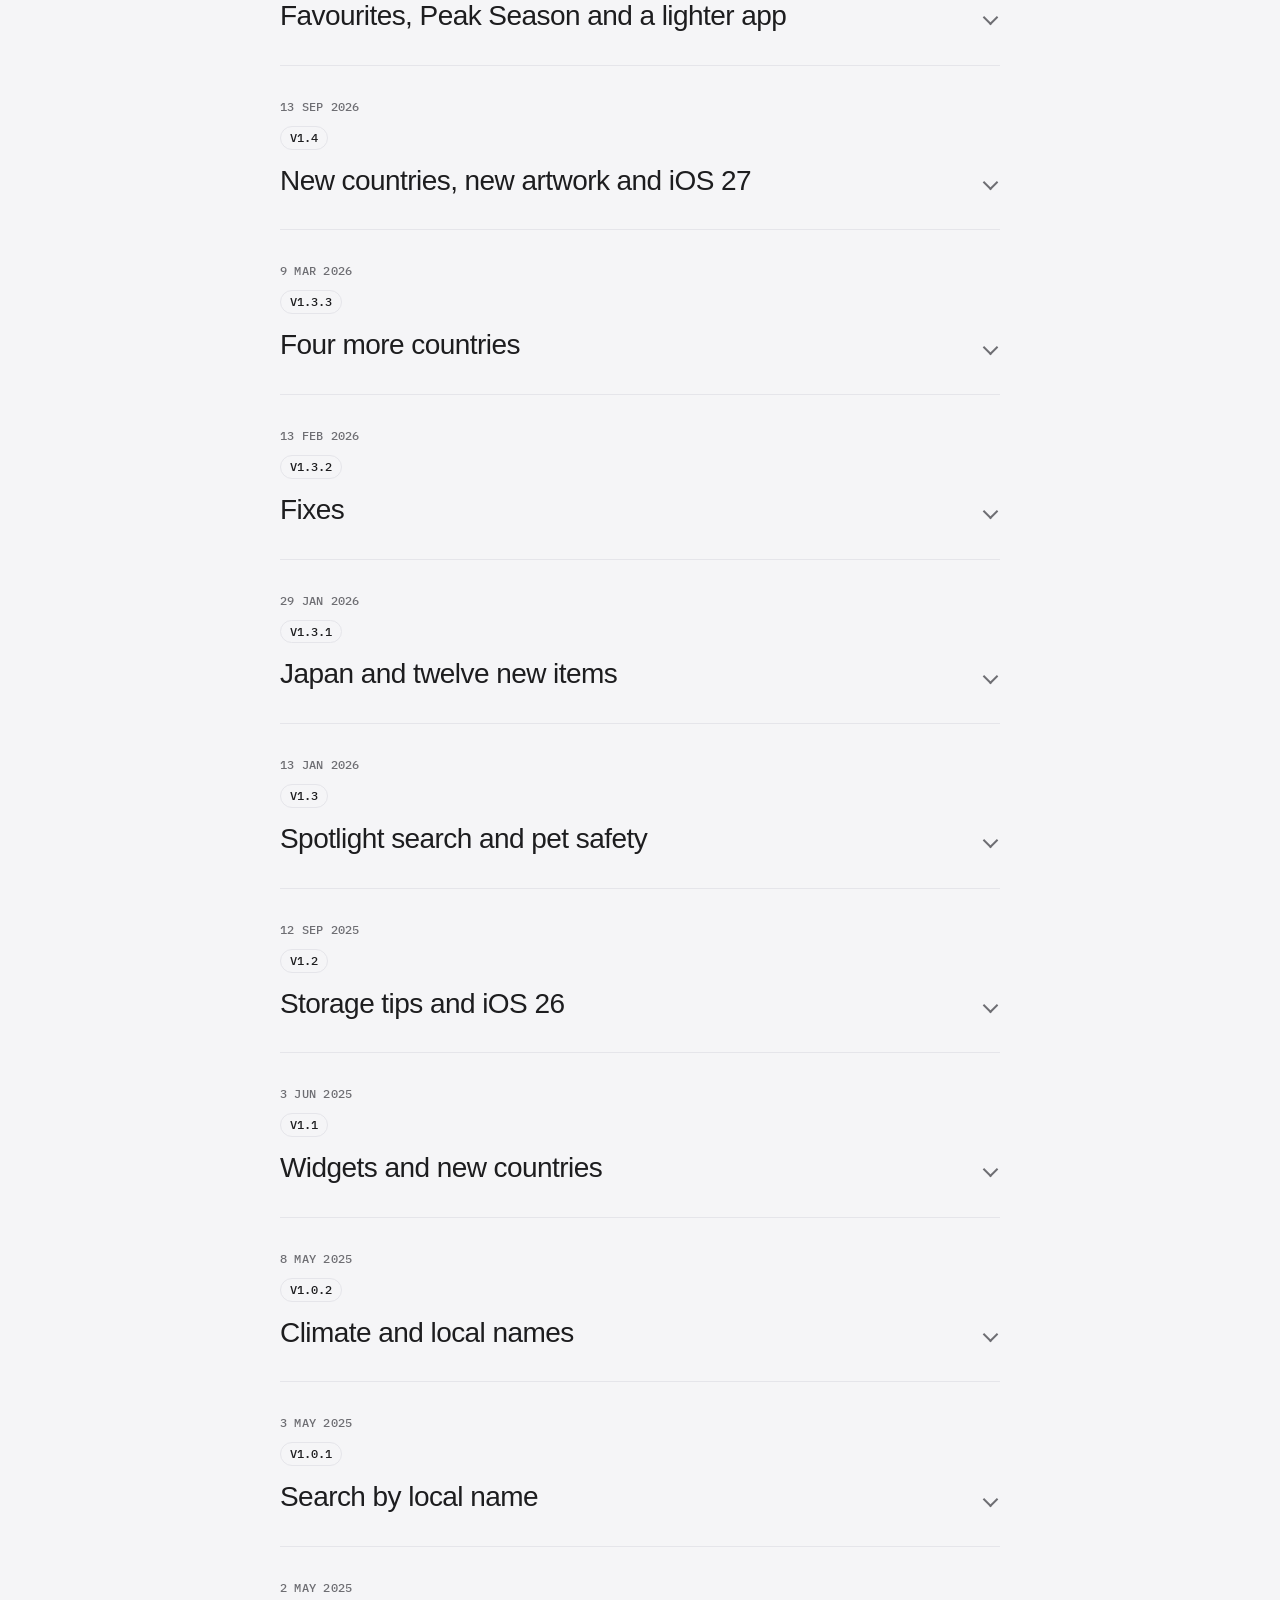
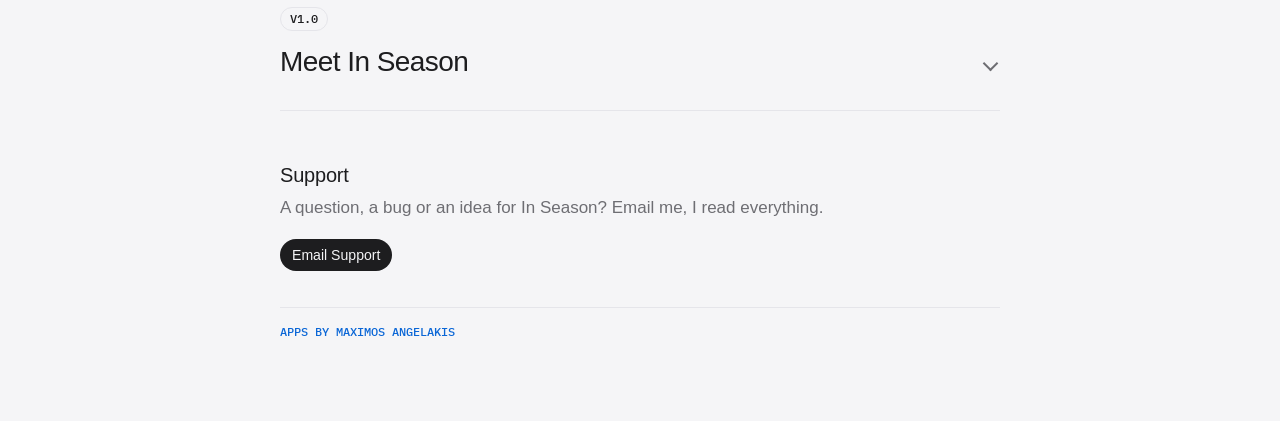
==== commit 08a0e525: "In Season changelog 1.6: languages. Co-Authored-By: Claude Opus 5.5 <noreply@anthropic.com>" ====
--- a/inseason/changelog/index.html
+++ b/inseason/changelog/index.html
@@ -41,6 +41,7 @@
 <ul>
 <li>Seasons for your state. In the US, pick your state when you open the app or in Settings, and In Season shows what’s local and in season where you live. Seasons follow 11 growing regions from Alaska to Hawaii, so nearby states share one. Today, the calendar, search, widgets, Siri and notifications all follow it.</li>
 <li>Seven new countries: Austria, Norway, Finland, Chile, Argentina, Brazil and India. In Season now covers 35 countries, with seasons from each country’s own harvest calendar and produce names in German, Norwegian, Finnish, Spanish, Portuguese and Hindi.</li>
+<li>In your language. In Season now follows your iPhone’s language: Greek, Spanish, French, German, Italian, Portuguese, Japanese and Korean, with wording from local markets rather than textbooks. Local names show too: Swedish in Finland, French and Italian in Belgium and Switzerland, and Arabic in Israel.</li>
 <li>The whole year at a glance. Each produce page shows its season as a ring of all twelve months, with this month outlined, next to when it’s in season, like “Oct – Dec”.</li>
 <li>Available All Year on Today, for produce that grows locally all year. It starts collapsed and only appears when there’s something in it.</li>
 </ul>
@@ -49,6 +50,9 @@
 <li>Early, peak and late harvest colours are easier to read in light and dark mode.</li>
 <li>Produce with two seasons a year now shows early, peak and late harvest for each season.</li>
 <li>Today, search and widgets are faster.</li>
+<li>Each product has one clear name, without slashes or extra names in brackets.</li>
+<li>Lists are in alphabetical order for your language.</li>
+<li>A search with no matches says so.</li>
 <li>Notifications only ask for permission when you turn them on.</li>
 <li>Today and the calendar move on to the new month even if the app stays open.</li>
 </ul>
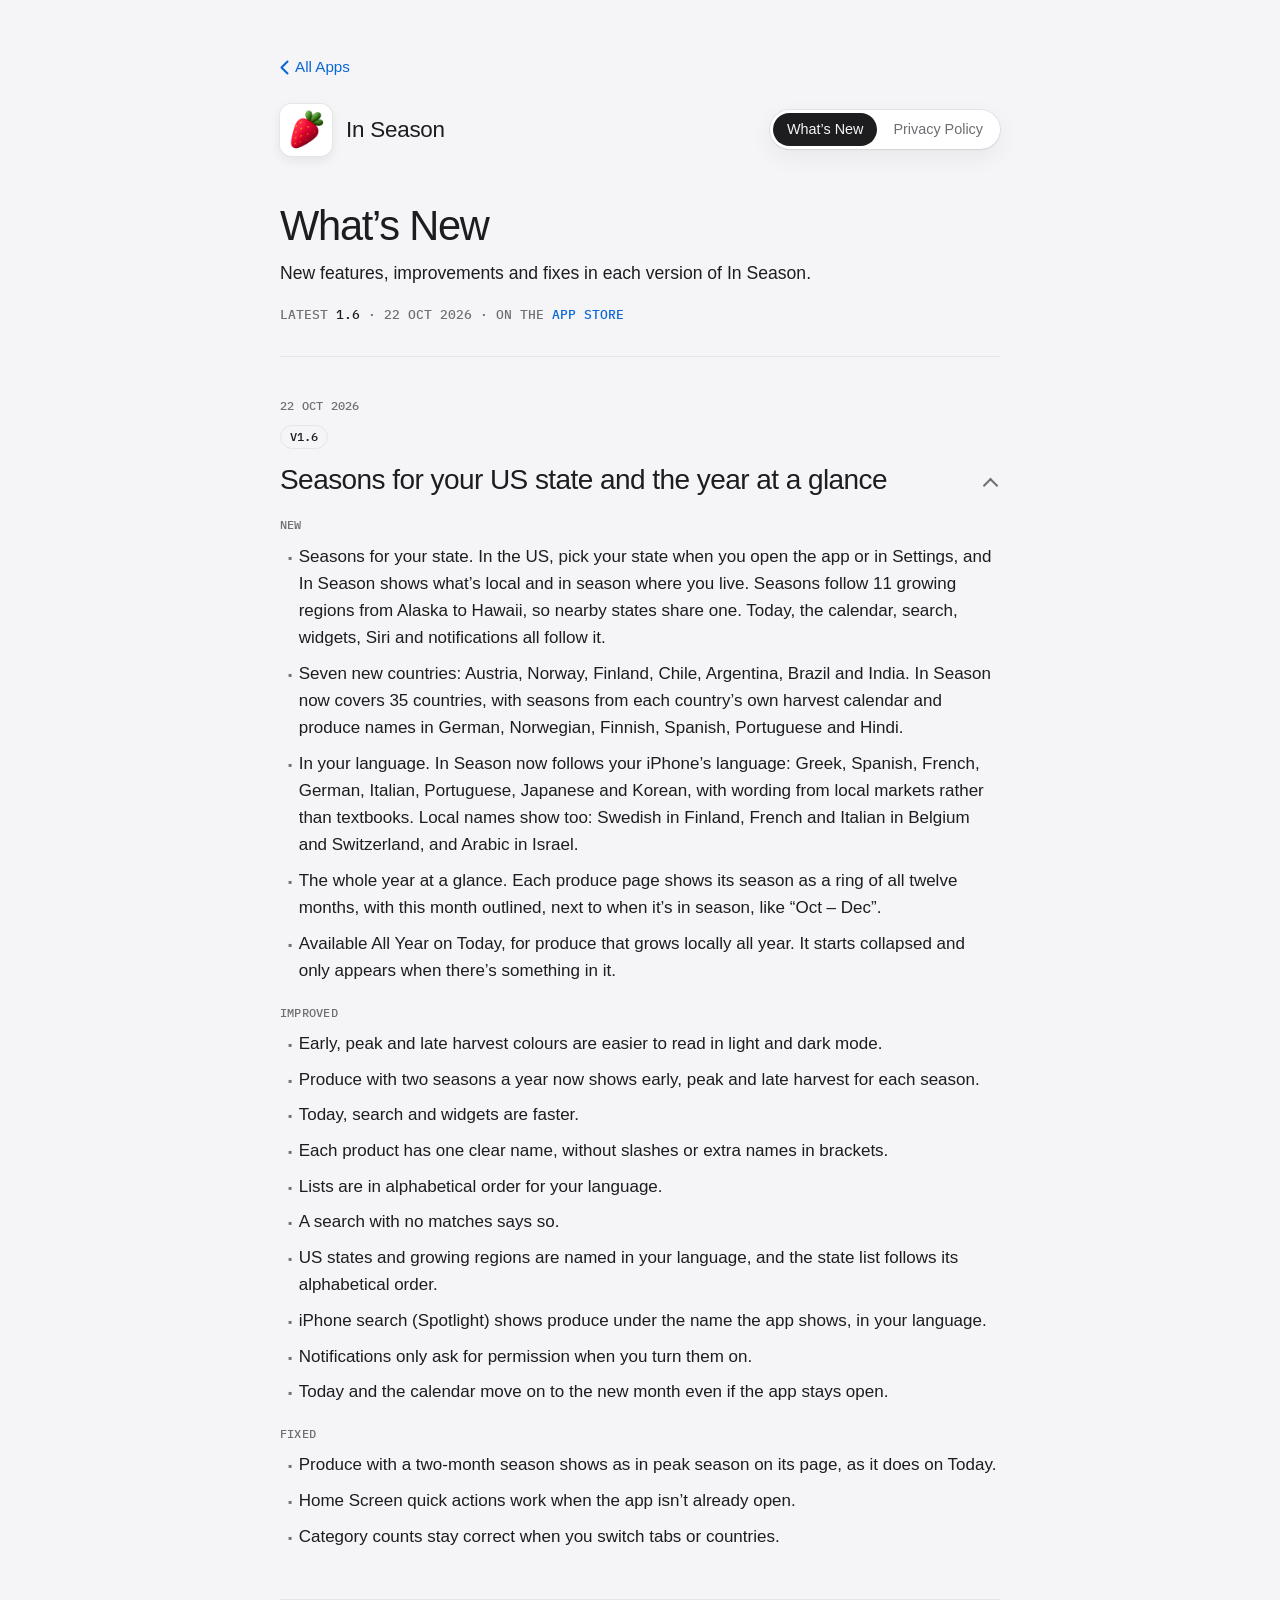
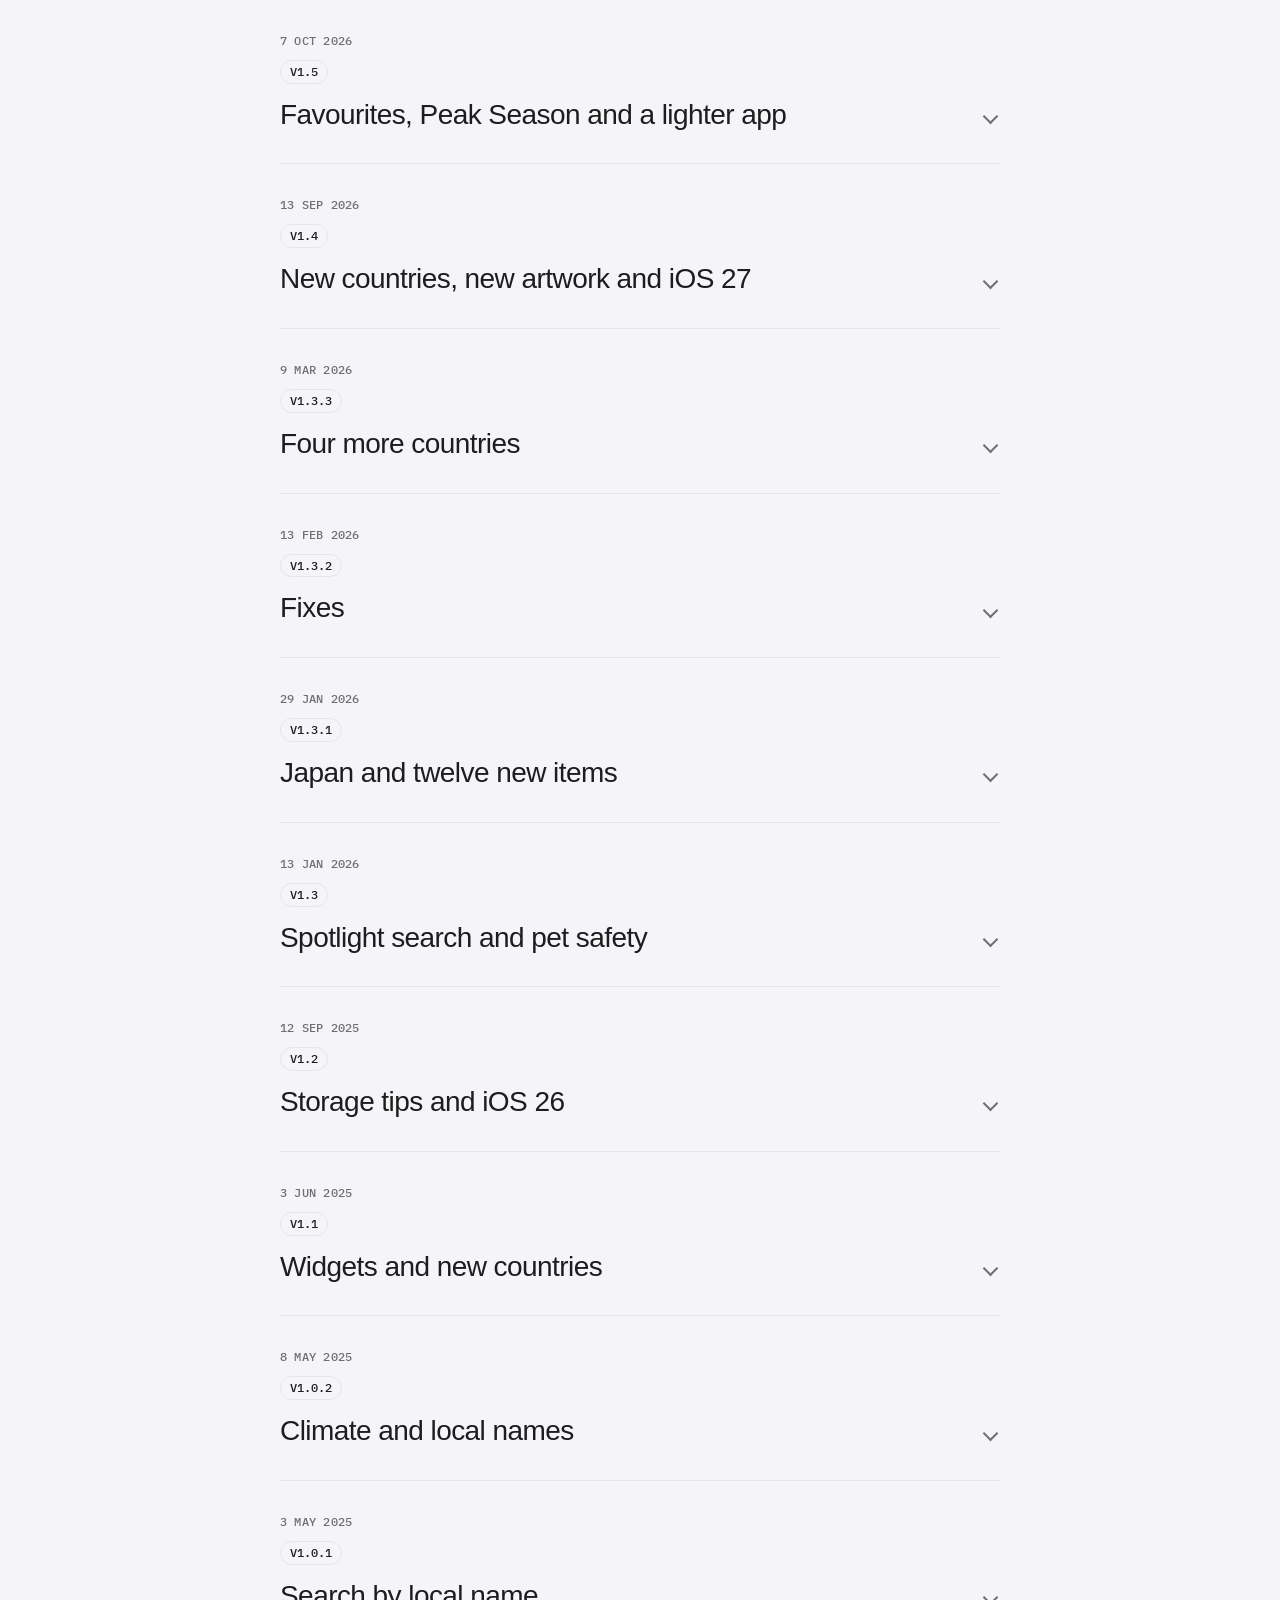
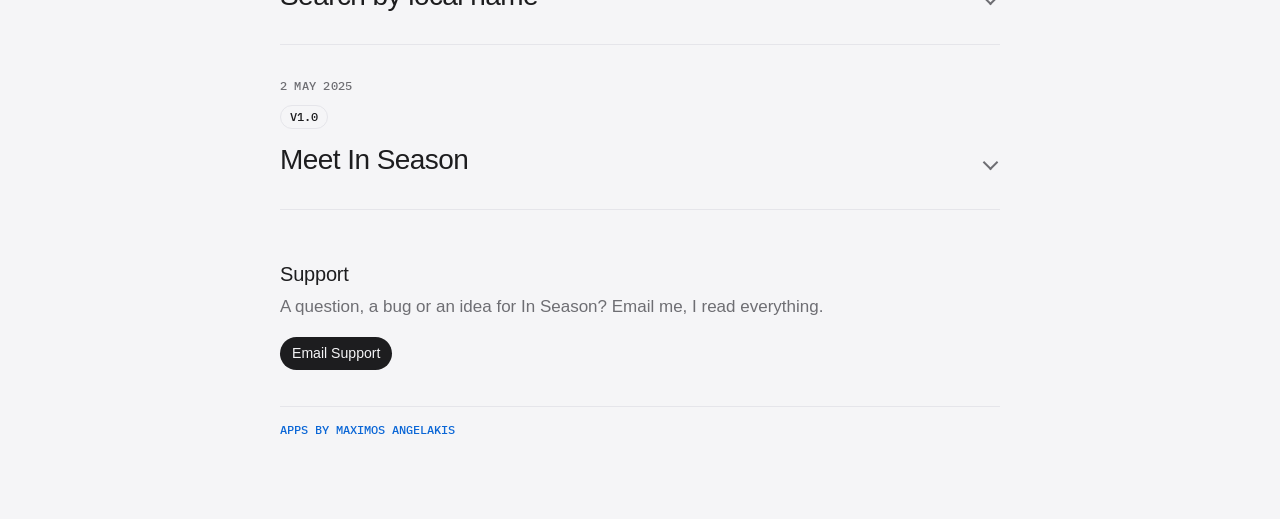
==== commit da1b9f39: "In Season changelog 1.6: state names and Spotlight in your language. Co-Authored-By: Claude Opus 5.5" ====
--- a/inseason/changelog/index.html
+++ b/inseason/changelog/index.html
@@ -53,6 +53,8 @@
 <li>Each product has one clear name, without slashes or extra names in brackets.</li>
 <li>Lists are in alphabetical order for your language.</li>
 <li>A search with no matches says so.</li>
+<li>US states and growing regions are named in your language, and the state list follows its alphabetical order.</li>
+<li>iPhone search (Spotlight) shows produce under the name the app shows, in your language.</li>
 <li>Notifications only ask for permission when you turn them on.</li>
 <li>Today and the calendar move on to the new month even if the app stays open.</li>
 </ul>
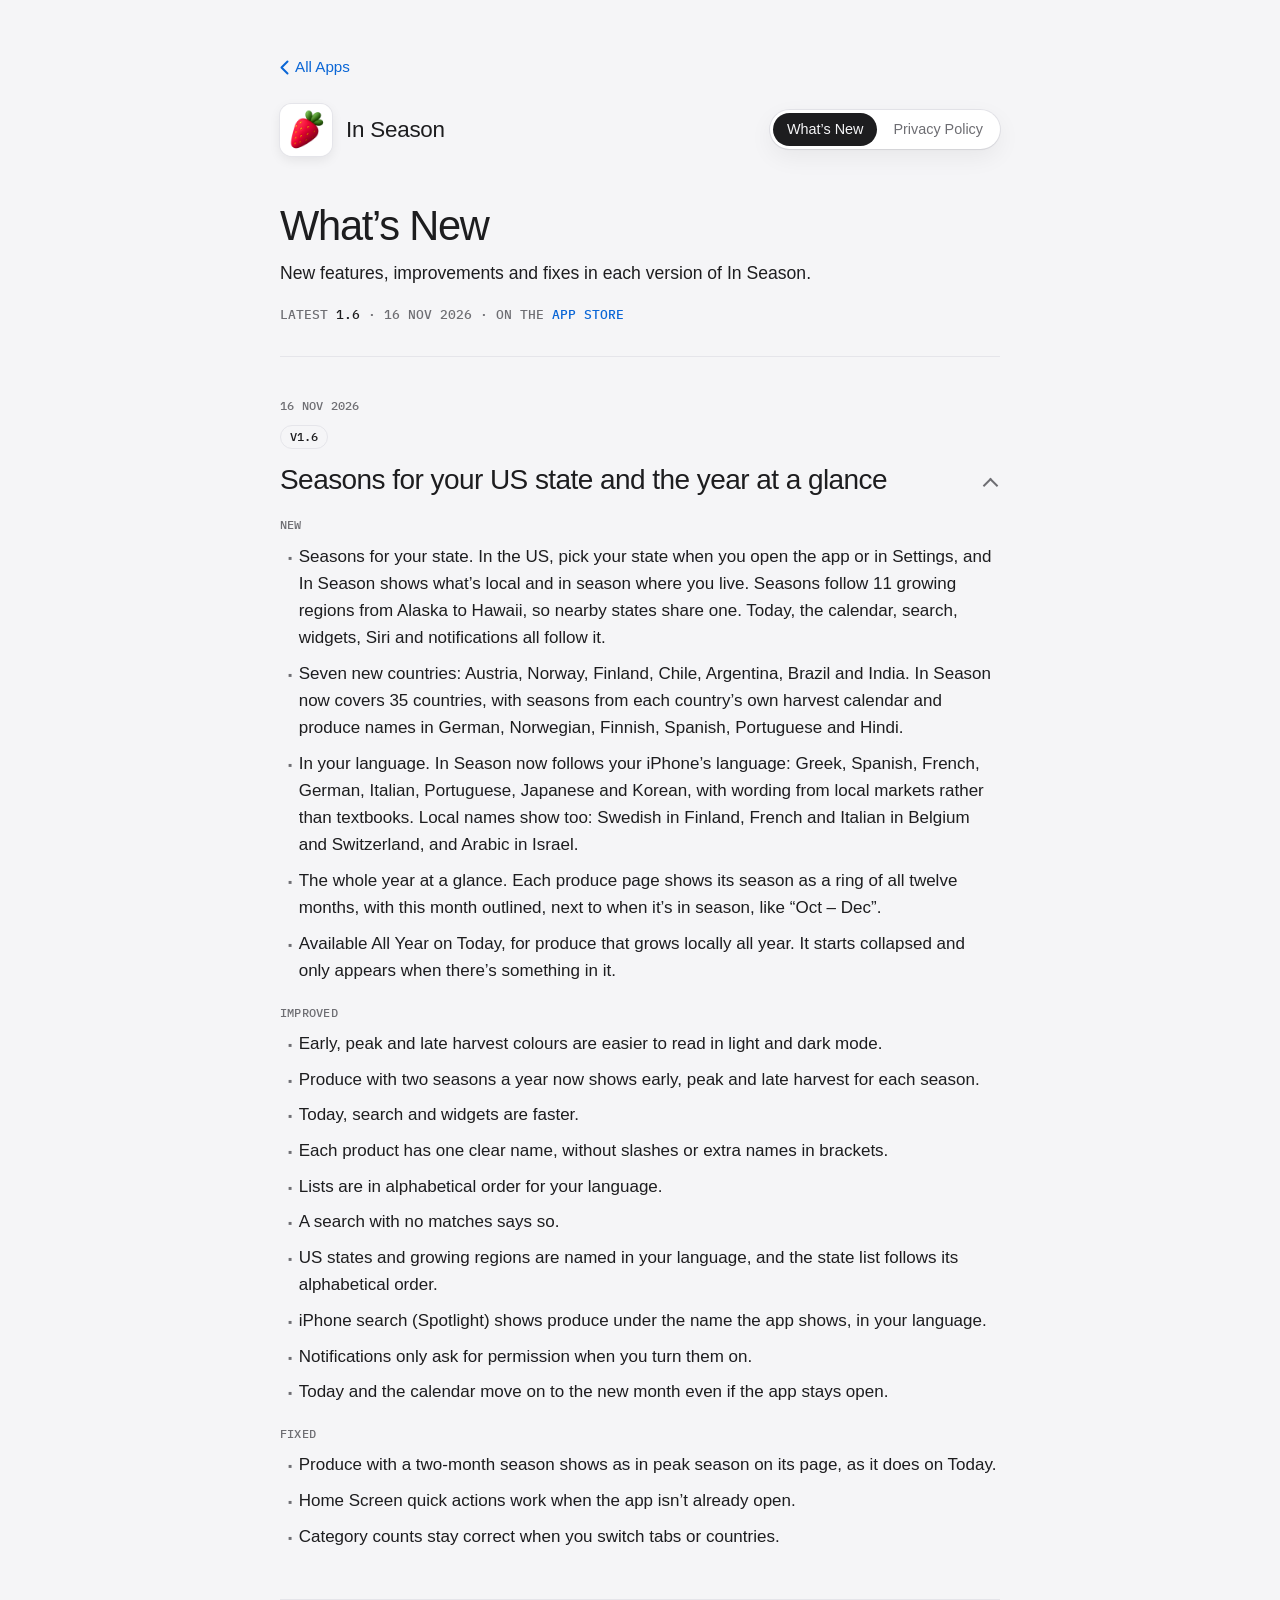
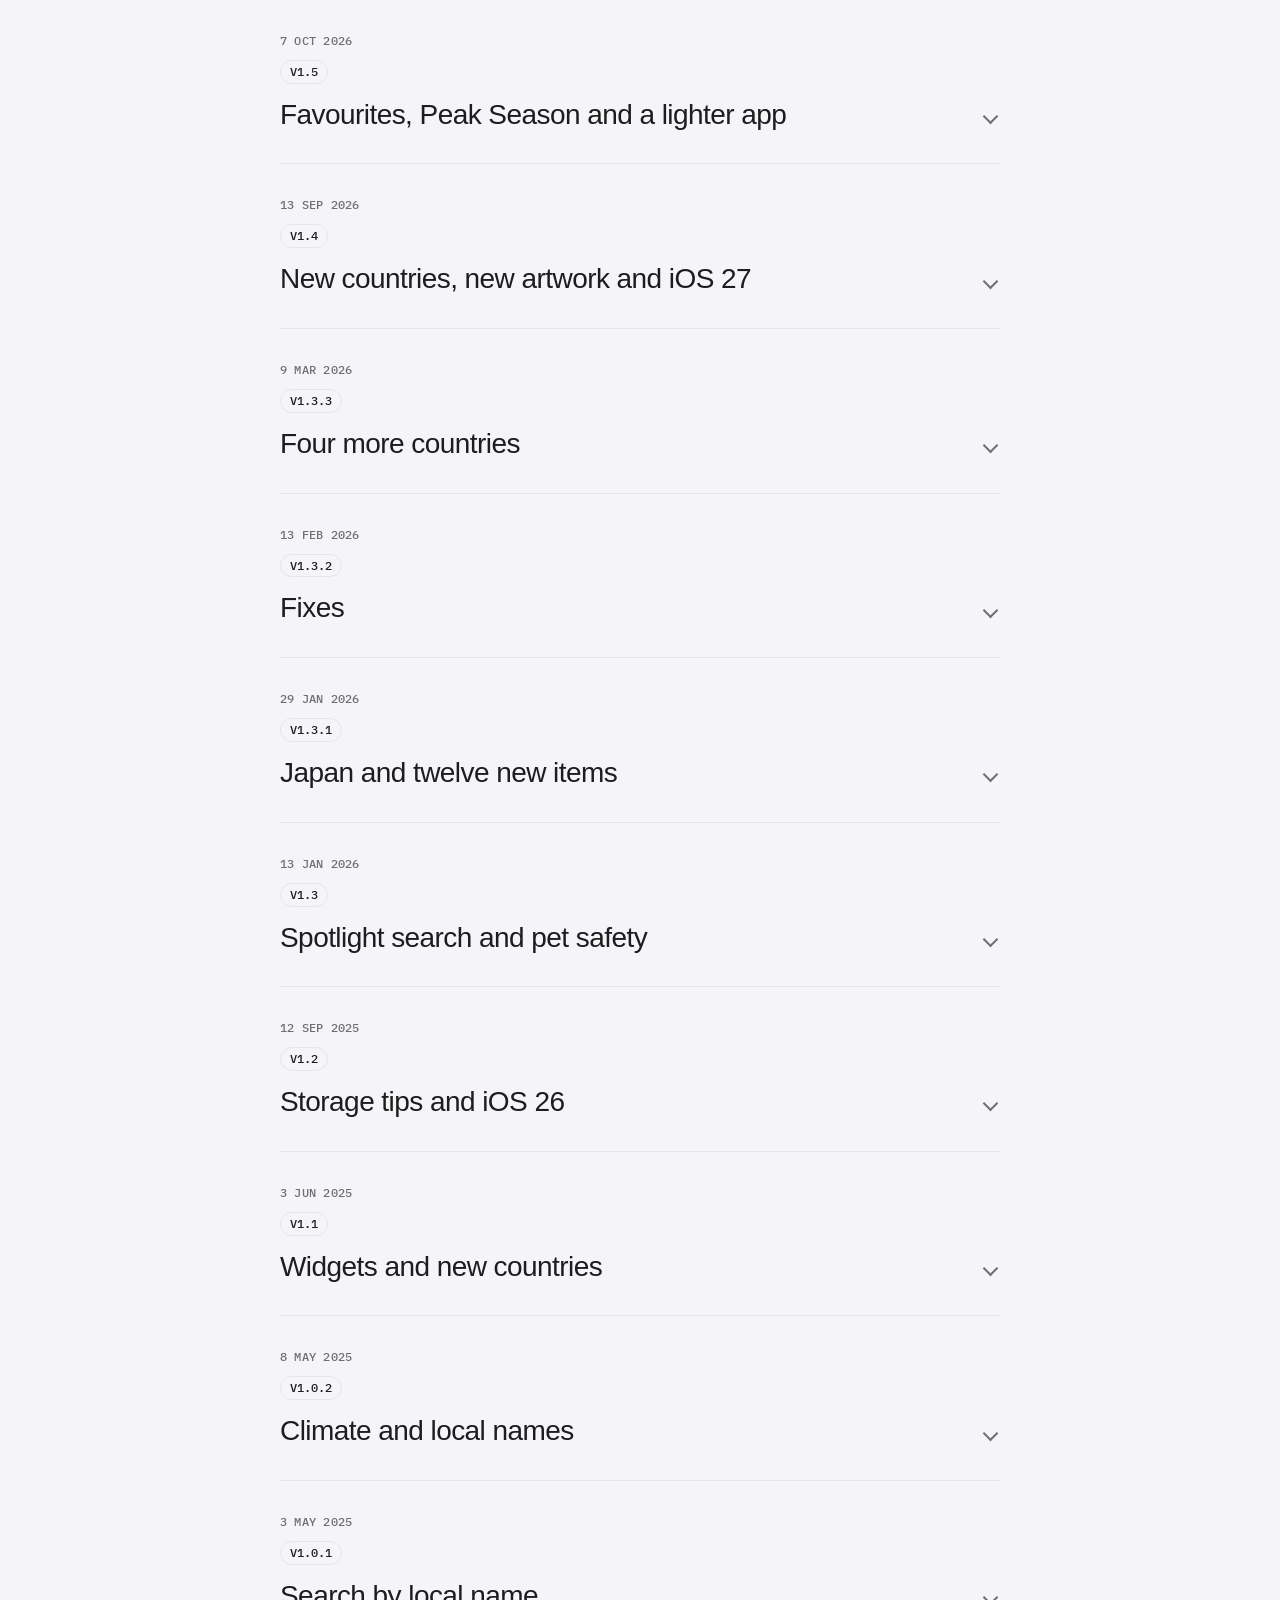
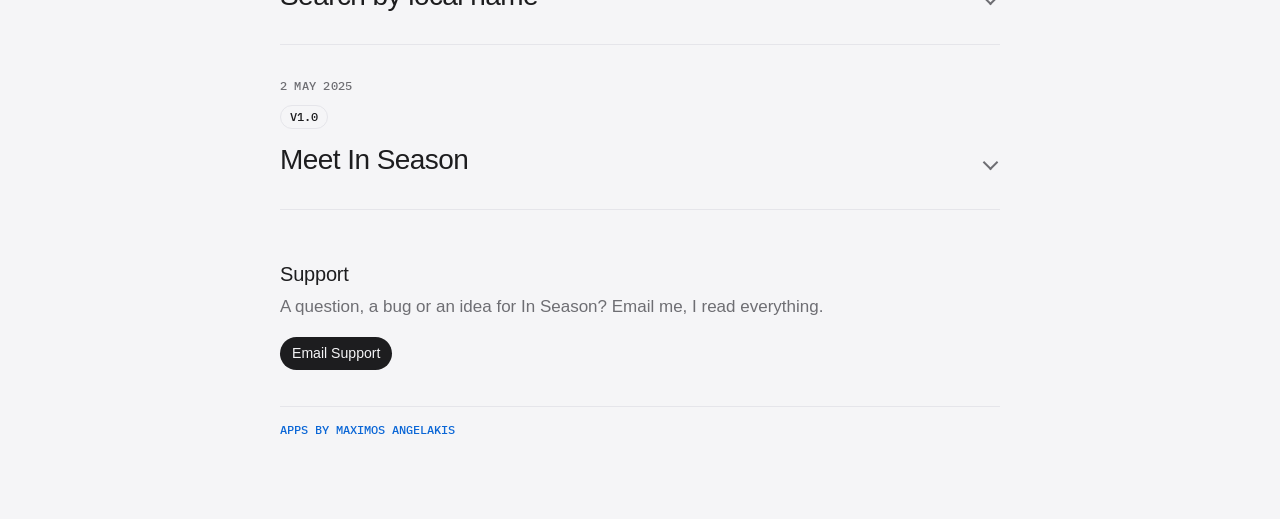
==== commit 3c099a1d: "In Season changelog: 1.6 dated 16 Nov 2026. Co-Authored-By: Claude Opus 5.5 <noreply@anthropic.com>" ====
--- a/inseason/changelog/index.html
+++ b/inseason/changelog/index.html
@@ -25,7 +25,7 @@
 <div class="page-hero">
 <h1>What’s New</h1>
 <p>New features, improvements and fixes in each version of In Season.</p>
-<p class="latest">Latest <strong>1.6</strong> · 22 Oct 2026 · On the <a href="https://apps.apple.com/app/id6744747939">App Store</a></p>
+<p class="latest">Latest <strong>1.6</strong> · 16 Nov 2026 · On the <a href="https://apps.apple.com/app/id6744747939">App Store</a></p>
 </div>
 
 <!-- Newest version first, open; the rest closed. Copy a <details> to add
@@ -33,7 +33,7 @@
 
 <details class="release" open>
 <summary>
-<time datetime="2026-10-22">22 Oct 2026</time>
+<time datetime="2026-11-16">16 Nov 2026</time>
 <p class="tags"><span class="version">1.6</span></p>
 <h2>Seasons for your US state and the year at a glance</h2>
 </summary>
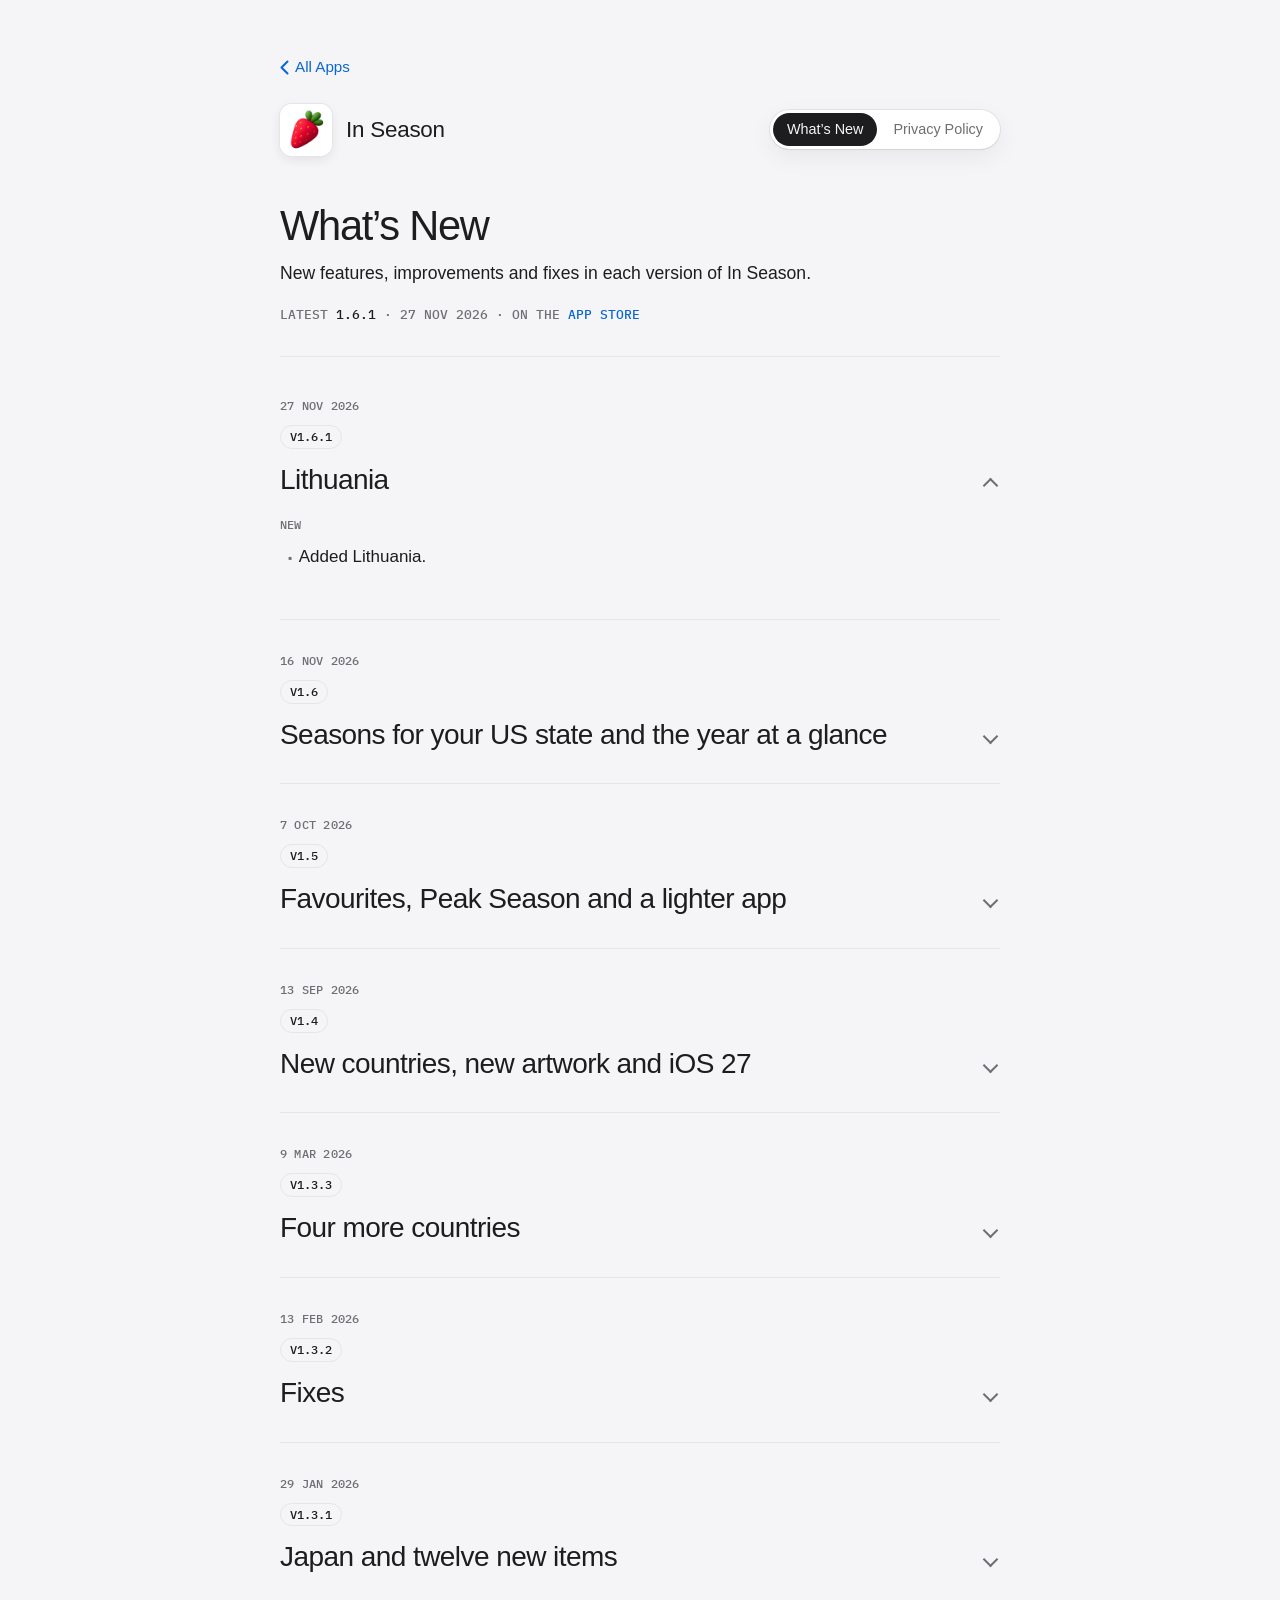
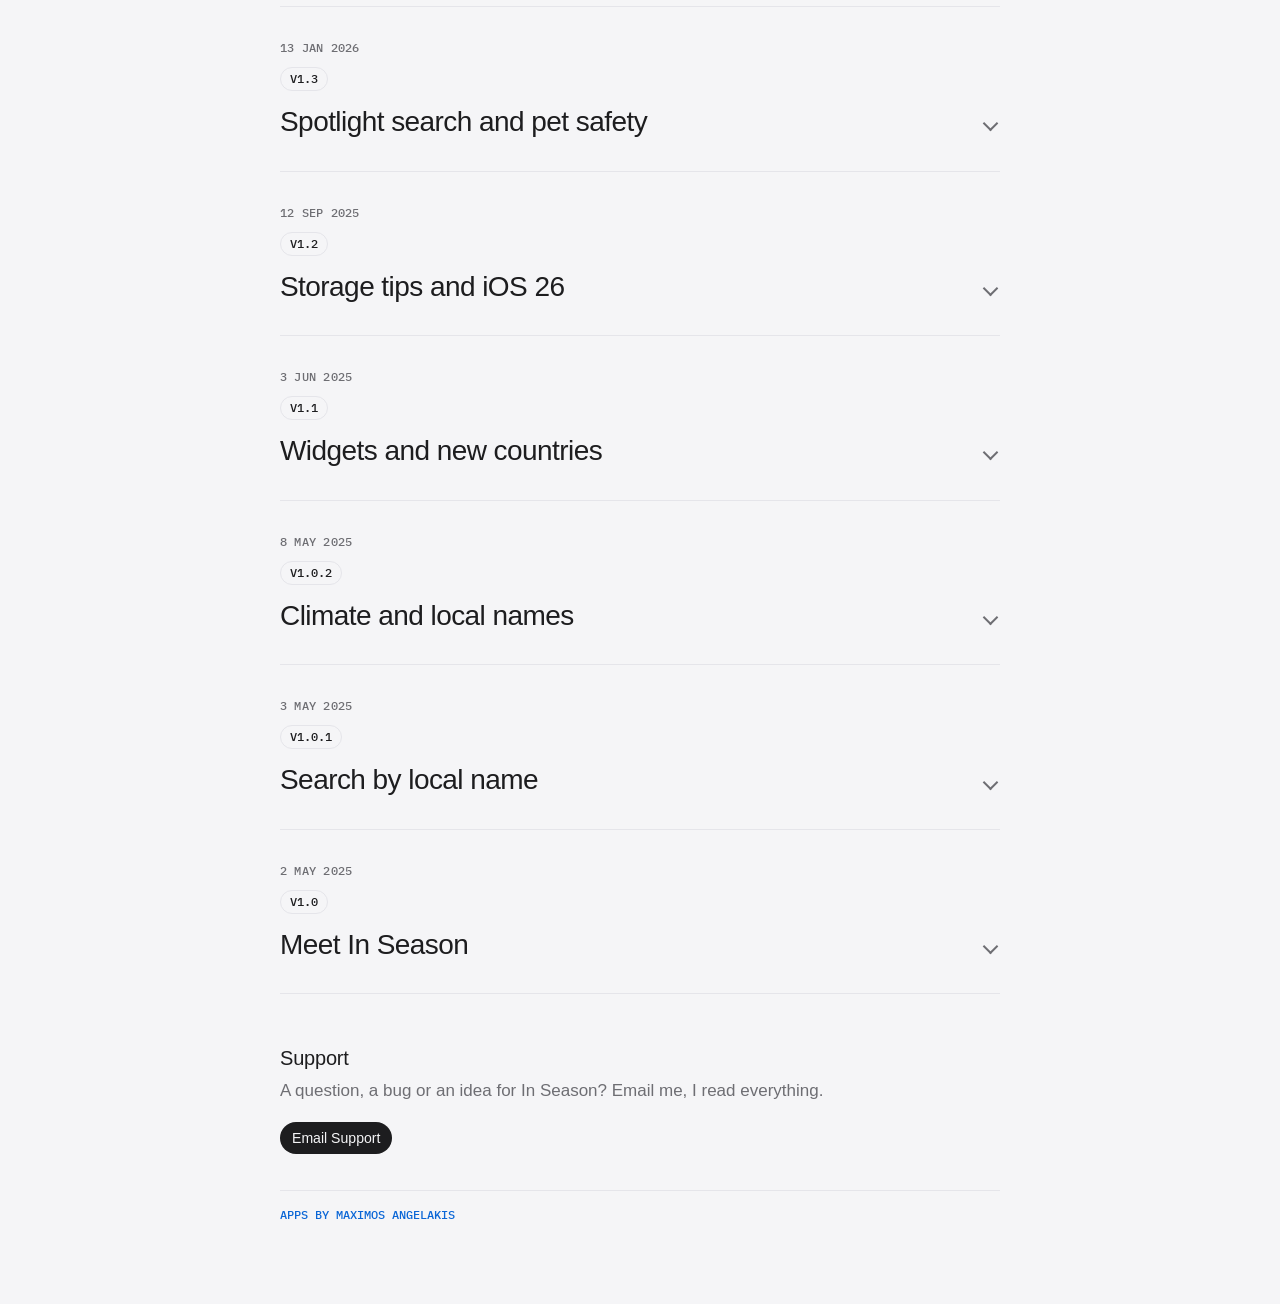
==== commit 168983ed: "In Season changelog: 1.6.1 adds Lithuania. Co-Authored-By: Claude Opus 5.5 <noreply@anthropic.com>" ====
--- a/inseason/changelog/index.html
+++ b/inseason/changelog/index.html
@@ -25,13 +25,25 @@
 <div class="page-hero">
 <h1>What’s New</h1>
 <p>New features, improvements and fixes in each version of In Season.</p>
-<p class="latest">Latest <strong>1.6</strong> · 16 Nov 2026 · On the <a href="https://apps.apple.com/app/id6744747939">App Store</a></p>
+<p class="latest">Latest <strong>1.6.1</strong> · 27 Nov 2026 · On the <a href="https://apps.apple.com/app/id6744747939">App Store</a></p>
 </div>
 
 <!-- Newest version first, open; the rest closed. Copy a <details> to add
      one, move "open" to it, and update "Latest" above. -->
 
 <details class="release" open>
+<summary>
+<time datetime="2026-11-27">27 Nov 2026</time>
+<p class="tags"><span class="version">1.6.1</span></p>
+<h2>Lithuania</h2>
+</summary>
+<h3>New</h3>
+<ul>
+<li>Added Lithuania.</li>
+</ul>
+</details>
+
+<details class="release">
 <summary>
 <time datetime="2026-11-16">16 Nov 2026</time>
 <p class="tags"><span class="version">1.6</span></p>
